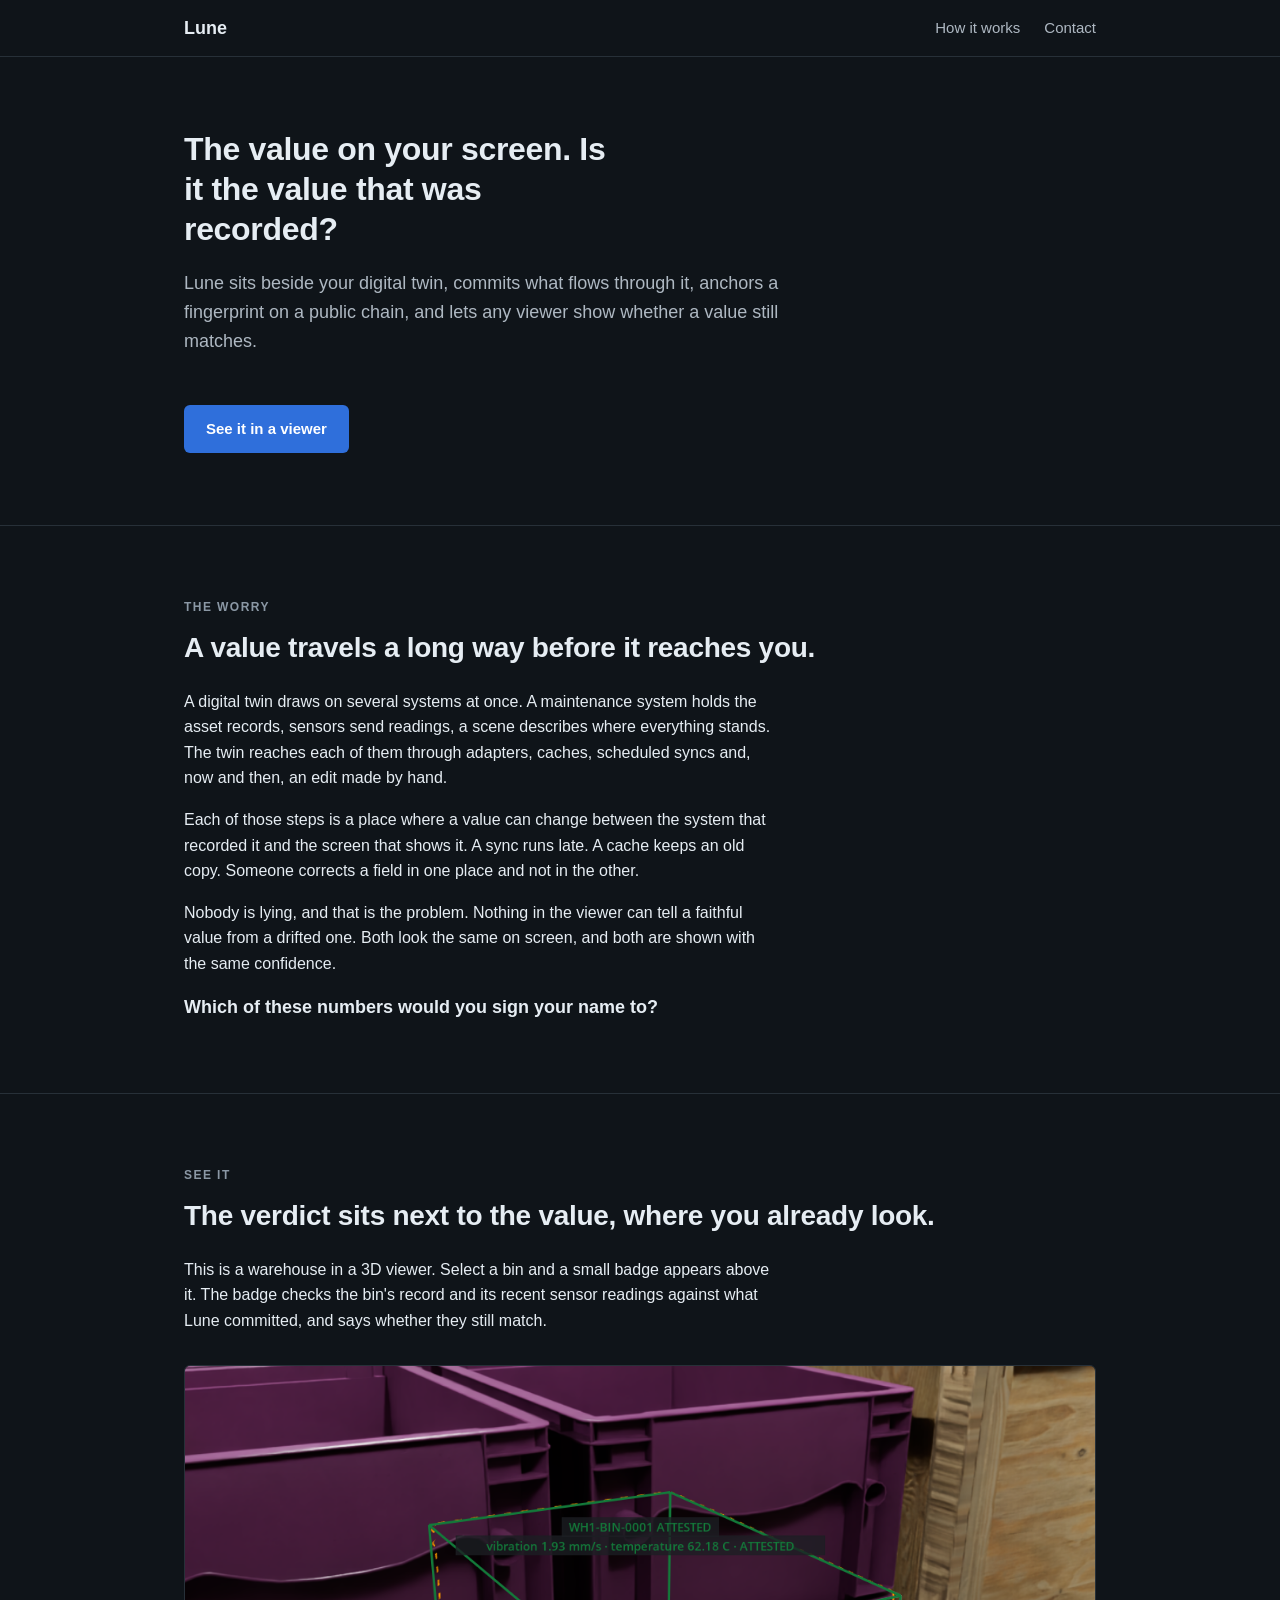
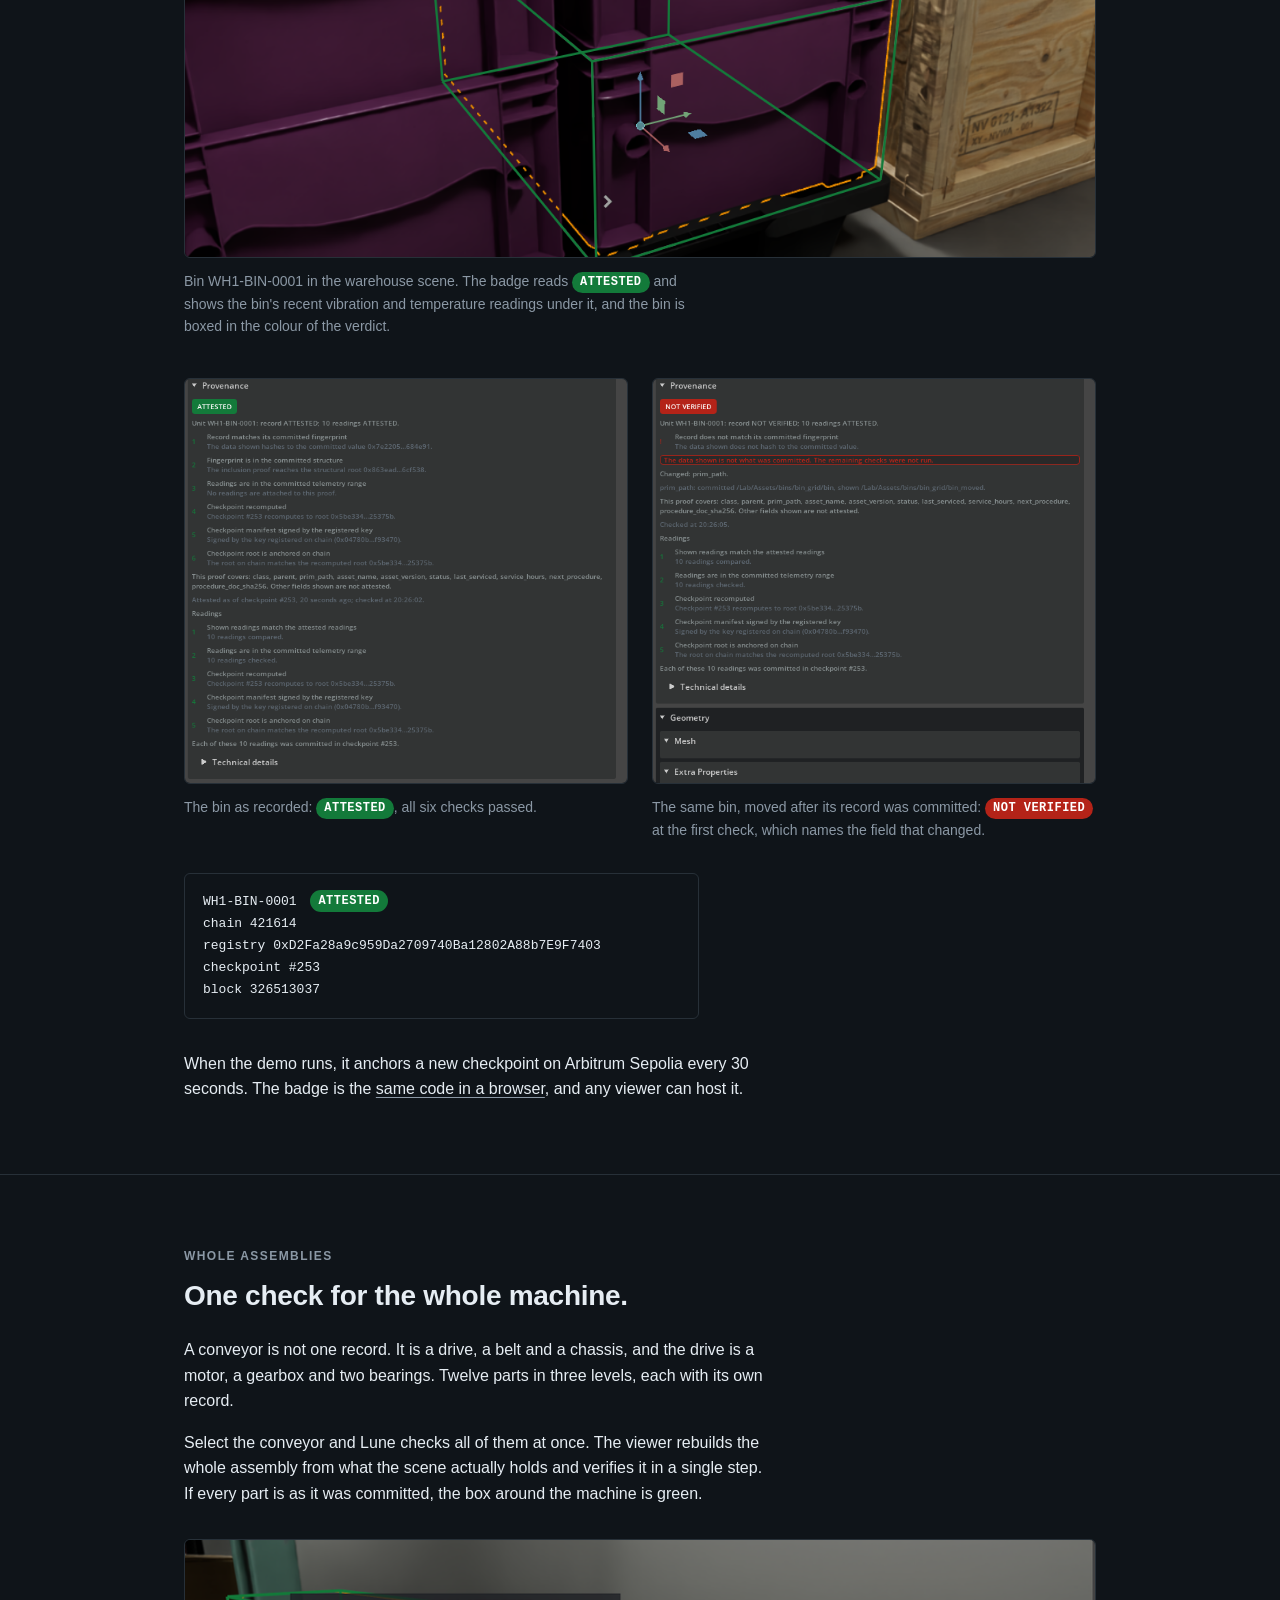
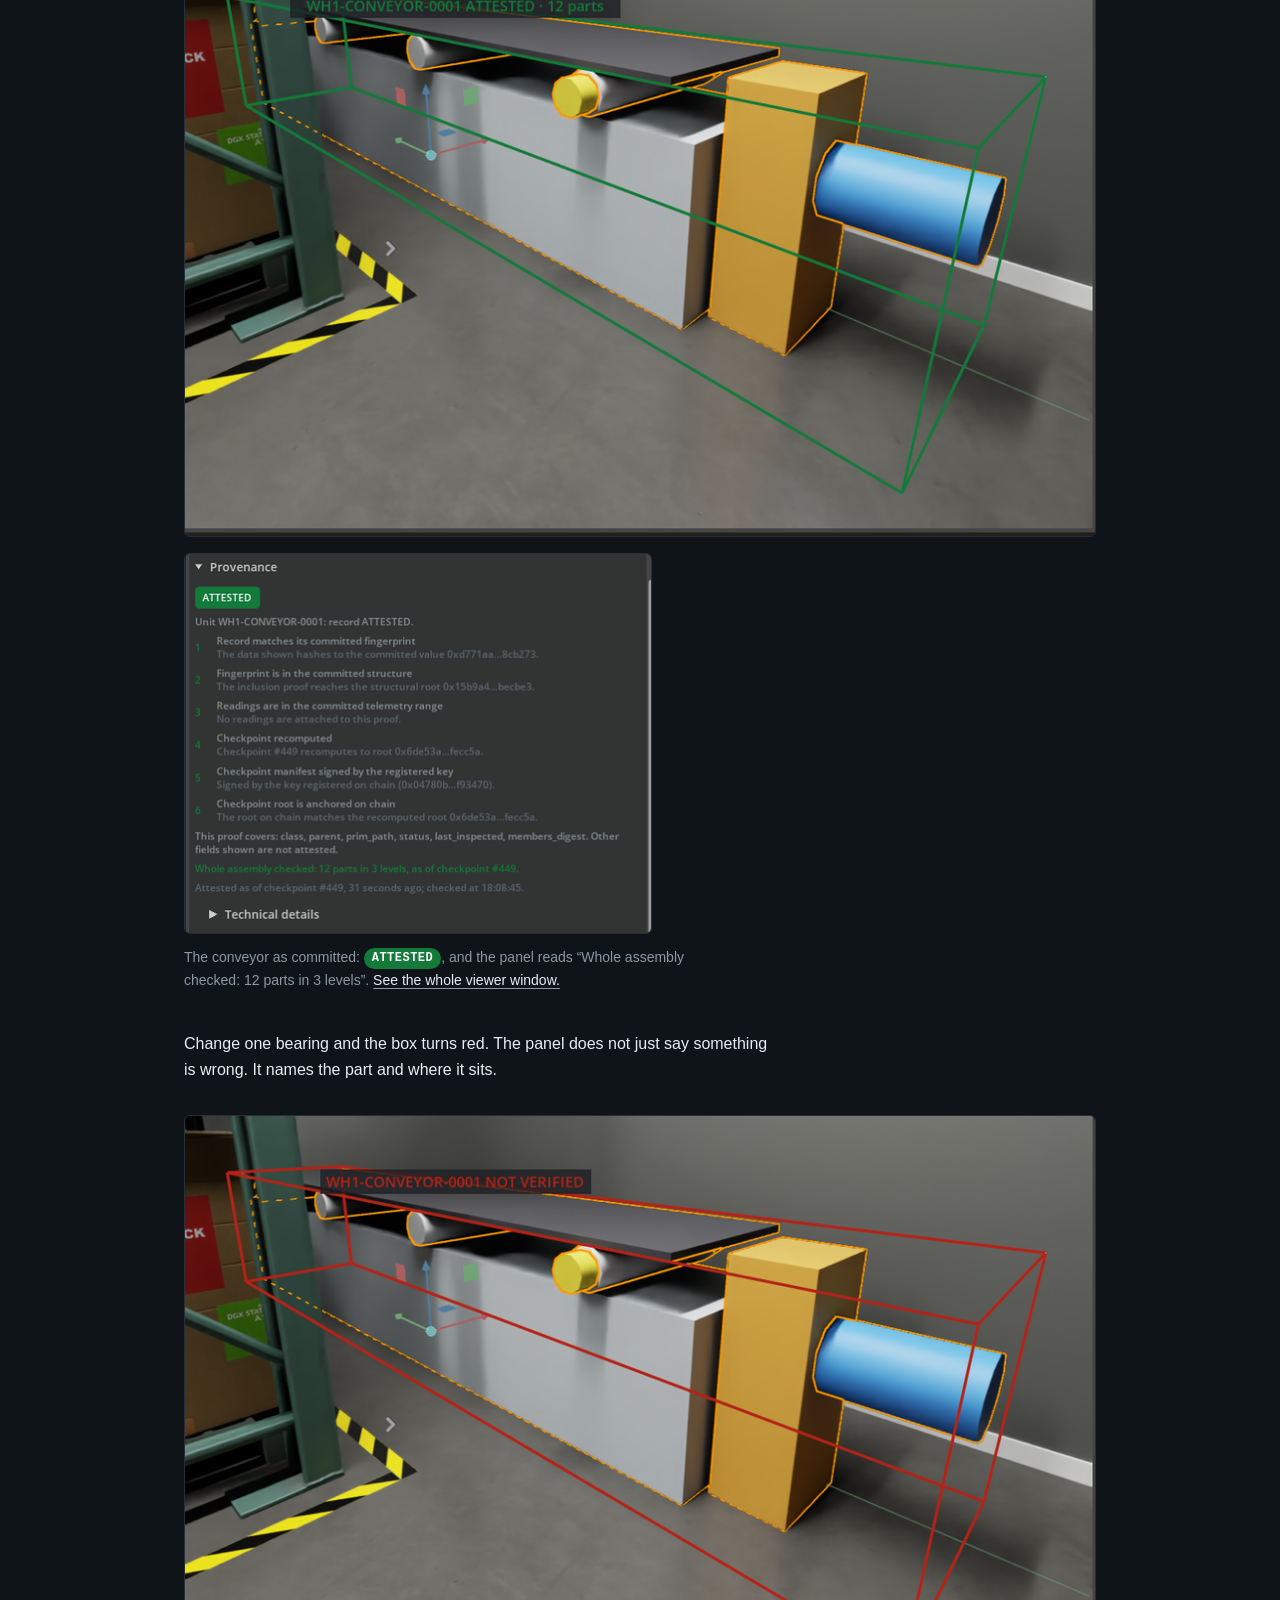
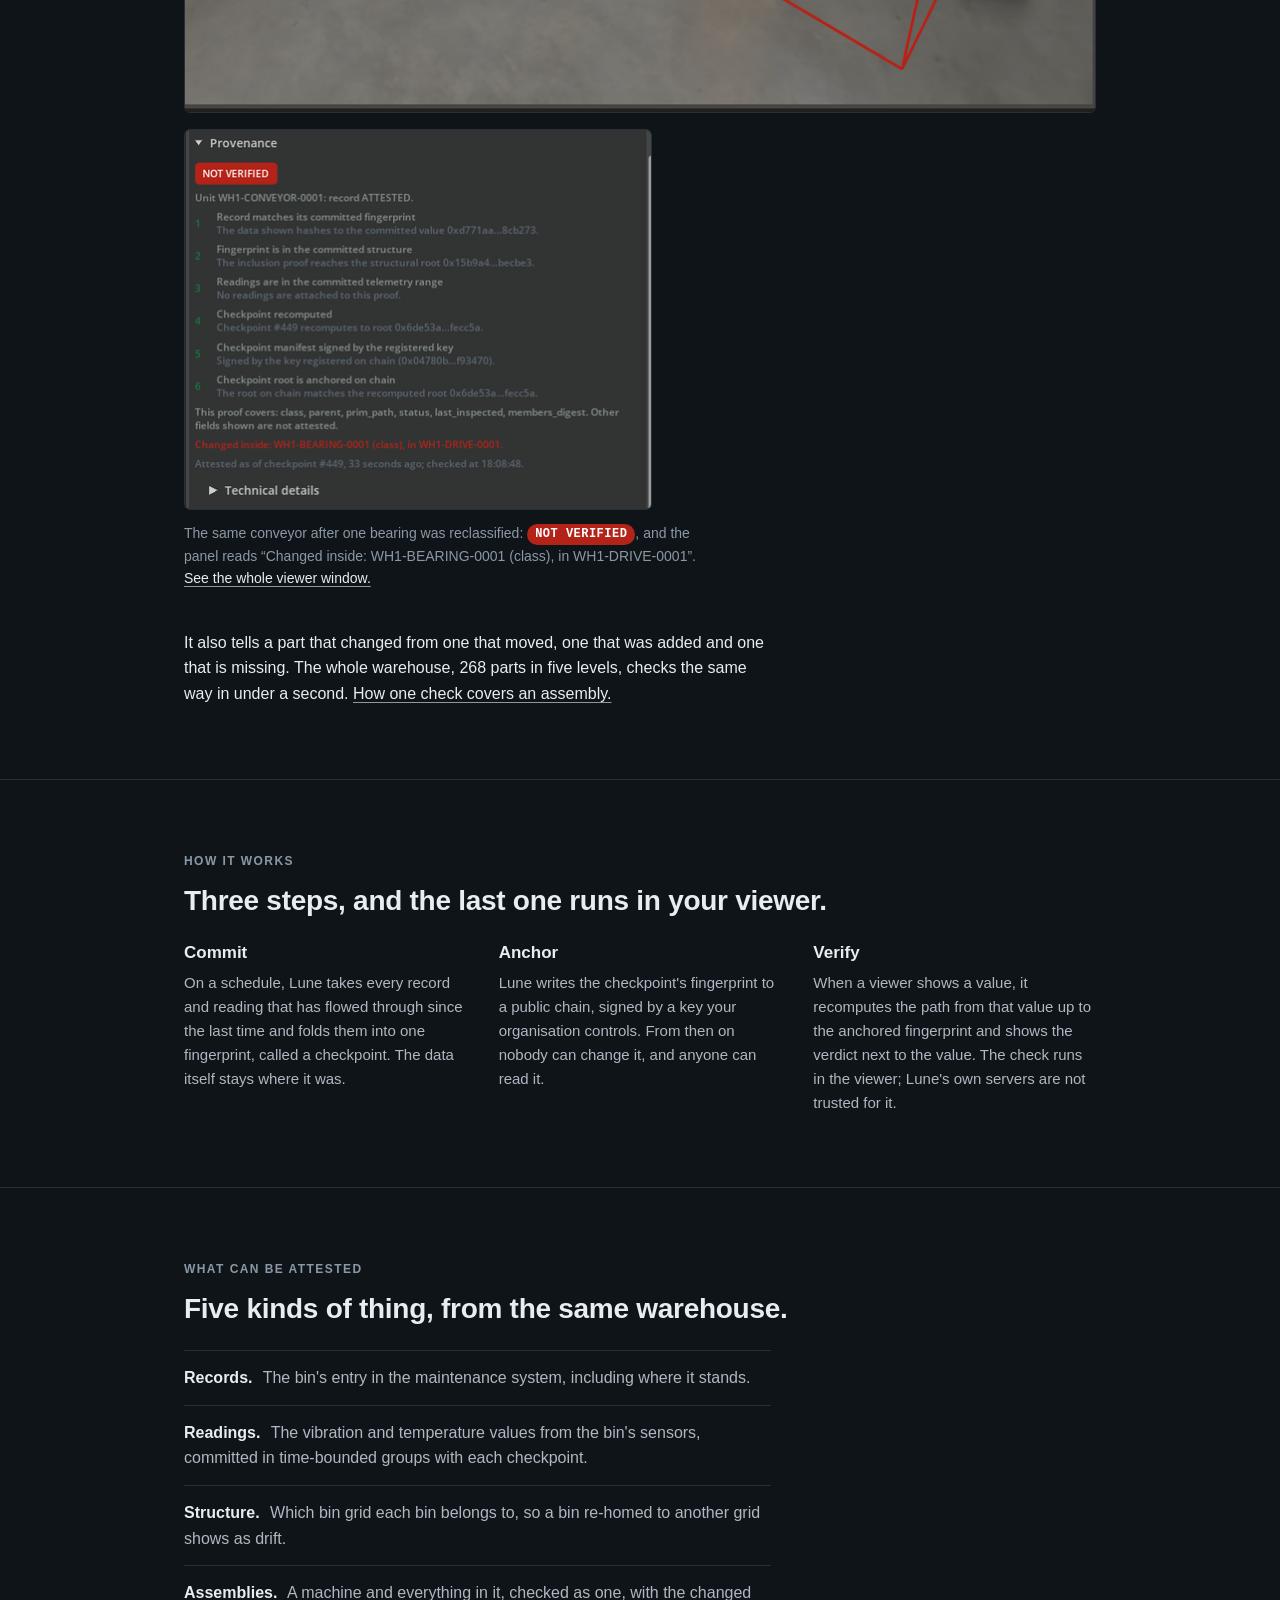
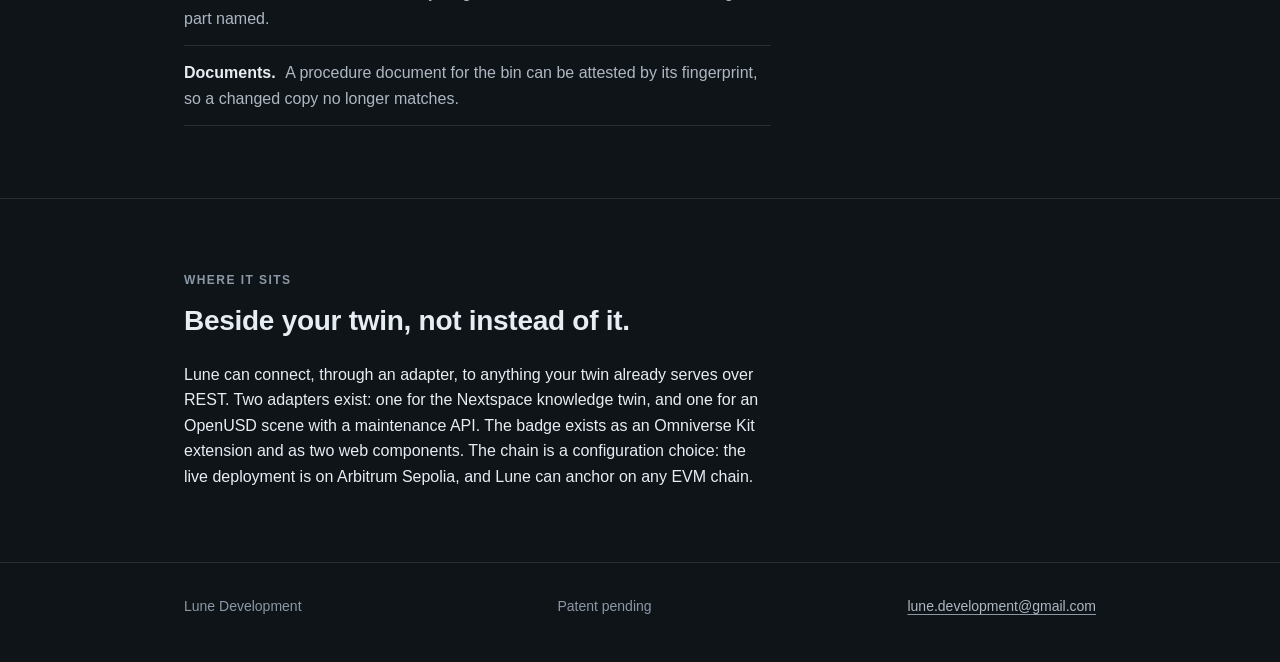
==== index.html @ 152ffa97 "Publish the Lune pages The pitch page and the how-it-works page, with their images." ====
<!doctype html>
<html lang="en">
<head>
<meta charset="utf-8">
<meta name="viewport" content="width=device-width, initial-scale=1">
<title>Lune</title>
<meta name="description" content="Lune shows, in the viewer you already use, whether a value on screen still matches the value that was recorded.">
<link rel="stylesheet" href="site.css">
</head>
<body>

<header class="site-header">
  <div class="wrap">
    <a class="name" href="index.html">Lune</a>
    <nav>
      <a href="how-it-works.html">How it works</a>
      <a href="#contact">Contact</a>
    </nav>
  </div>
</header>

<main>

<section id="opening">
  <div class="wrap">
    <h1>The value on your screen. Is it the value that was recorded?</h1>
    <p class="lede">Lune sits beside your digital twin, commits what flows through it, anchors a fingerprint on a public chain, and lets any viewer show whether a value still matches.</p>
    <a class="button" href="#see-it">See it in a viewer</a>
  </div>
</section>

<section id="worry">
  <div class="wrap">
    <span class="label">The worry</span>
    <h2>A value travels a long way before it reaches you.</h2>
    <p>A digital twin draws on several systems at once. A maintenance system holds the asset records, sensors send readings, a scene describes where everything stands. The twin reaches each of them through adapters, caches, scheduled syncs and, now and then, an edit made by hand.</p>
    <p>Each of those steps is a place where a value can change between the system that recorded it and the screen that shows it. A sync runs late. A cache keeps an old copy. Someone corrects a field in one place and not in the other.</p>
    <p>Nobody is lying, and that is the problem. Nothing in the viewer can tell a faithful value from a drifted one. Both look the same on screen, and both are shown with the same confidence.</p>
    <p class="closing">Which of these numbers would you sign your name to?</p>
  </div>
</section>

<section id="see-it">
  <div class="wrap">
    <span class="label">See it</span>
    <h2>The verdict sits next to the value, where you already look.</h2>
    <p>This is a warehouse in a 3D viewer. Select a bin and a small badge appears above it. The badge checks the bin's record and its recent sensor readings against what Lune committed, and says whether they still match.</p>

    <figure class="lead">
      <img class="shot" src="img/lead.png" width="1150" height="620" alt="The Lune badge over a bin in a 3D warehouse scene: WH1-BIN-0001 ATTESTED, with the readings from the past minute under it and a green box around the bin">
      <figcaption>Bin WH1-BIN-0001 in the warehouse scene. The badge reads <span class="pill good">ATTESTED</span> and shows the bin's recent vibration and temperature readings under it, and the bin is boxed in the colour of the verdict.</figcaption>
    </figure>

    <div class="panels">
      <figure>
        <img class="shot" src="img/panel-attested.png" width="646" height="590" alt="The Property panel for the bin as recorded: ATTESTED, six checks passed">
        <figcaption>The bin as recorded: <span class="pill good">ATTESTED</span>, all six checks passed.</figcaption>
      </figure>
      <figure>
        <img class="shot" src="img/panel-drifted.png" width="646" height="590" alt="The Property panel for the same bin after it was moved: NOT VERIFIED at the first check, naming the field that changed">
        <figcaption>The same bin, moved after its record was committed: <span class="pill bad">NOT VERIFIED</span> at the first check, which names the field that changed.</figcaption>
      </figure>
    </div>

    <div class="readout" aria-label="Attestation details for a checkpoint of the demo on Arbitrum Sepolia">
      <div>WH1-BIN-0001 <span class="pill good">ATTESTED</span></div>
      <div>chain 421614</div>
      <div>registry 0xD2Fa28a9c959Da2709740Ba12802A88b7E9F7403</div>
      <div>checkpoint #253</div>
      <div>block 326513037</div>
    </div>

    <p>When the demo runs, it anchors a new checkpoint on Arbitrum Sepolia every 30 seconds. The badge is the <a href="how-it-works.html#plugs-in">same code in a browser</a>, and any viewer can host it.</p>
  </div>
</section>

<section id="assembly">
  <div class="wrap">
    <span class="label">Whole assemblies</span>
    <h2>One check for the whole machine.</h2>
    <p>A conveyor is not one record. It is a drive, a belt and a chassis, and the drive is a motor, a gearbox and two bearings. Twelve parts in three levels, each with its own record.</p>
    <p>Select the conveyor and Lune checks all of them at once. The viewer rebuilds the whole assembly from what the scene actually holds and verifies it in a single step. If every part is as it was committed, the box around the machine is green.</p>

    <figure class="lead">
      <a href="img/assembly-attested.png"><img class="shot" src="img/assembly-attested-view.png" width="930" height="610" alt="The conveyor selected in the 3D viewer, boxed in green and labelled WH1-CONVEYOR-0001 ATTESTED, 12 parts"></a>
      <img class="shot detail" src="img/assembly-attested-panel.png" width="468" height="380" alt="The conveyor's Provenance panel: ATTESTED, six checks passed, and the line Whole assembly checked: 12 parts in 3 levels, as of checkpoint #449">
      <figcaption>The conveyor as committed: <span class="pill good">ATTESTED</span>, and the panel reads &ldquo;Whole assembly checked: 12 parts in 3 levels&rdquo;. <a href="img/assembly-attested.png">See the whole viewer window.</a></figcaption>
    </figure>

    <p>Change one bearing and the box turns red. The panel does not just say something is wrong. It names the part and where it sits.</p>

    <figure class="lead">
      <a href="img/assembly-changed.png"><img class="shot" src="img/assembly-changed-view.png" width="930" height="610" alt="The same conveyor after one bearing was reclassified, boxed in red and labelled WH1-CONVEYOR-0001 NOT VERIFIED"></a>
      <img class="shot detail" src="img/assembly-changed-panel.png" width="468" height="380" alt="The conveyor's Provenance panel: NOT VERIFIED, and in red the line Changed inside: WH1-BEARING-0001 (class), in WH1-DRIVE-0001">
      <figcaption>The same conveyor after one bearing was reclassified: <span class="pill bad">NOT VERIFIED</span>, and the panel reads &ldquo;Changed inside: WH1-BEARING-0001 (class), in WH1-DRIVE-0001&rdquo;. <a href="img/assembly-changed.png">See the whole viewer window.</a></figcaption>
    </figure>

    <p>It also tells a part that changed from one that moved, one that was added and one that is missing. The whole warehouse, 268 parts in five levels, checks the same way in under a second. <a href="how-it-works.html#assemblies">How one check covers an assembly.</a></p>
  </div>
</section>

<section id="how">
  <div class="wrap">
    <span class="label">How it works</span>
    <h2>Three steps, and the last one runs in your viewer.</h2>
    <ol class="steps" role="list">
      <li>
        <h3>Commit</h3>
        <p>On a schedule, Lune takes every record and reading that has flowed through since the last time and folds them into one fingerprint, called a checkpoint. The data itself stays where it was.</p>
      </li>
      <li>
        <h3>Anchor</h3>
        <p>Lune writes the checkpoint's fingerprint to a public chain, signed by a key your organisation controls. From then on nobody can change it, and anyone can read it.</p>
      </li>
      <li>
        <h3>Verify</h3>
        <p>When a viewer shows a value, it recomputes the path from that value up to the anchored fingerprint and shows the verdict next to the value. The check runs in the viewer; Lune's own servers are not trusted for it.</p>
      </li>
    </ol>
  </div>
</section>

<section id="what">
  <div class="wrap">
    <span class="label">What can be attested</span>
    <h2>Five kinds of thing, from the same warehouse.</h2>
    <ul class="kinds" role="list">
      <li><strong>Records.</strong> The bin's entry in the maintenance system, including where it stands.</li>
      <li><strong>Readings.</strong> The vibration and temperature values from the bin's sensors, committed in time-bounded groups with each checkpoint.</li>
      <li><strong>Structure.</strong> Which bin grid each bin belongs to, so a bin re-homed to another grid shows as drift.</li>
      <li><strong>Assemblies.</strong> A machine and everything in it, checked as one, with the changed part named.</li>
      <li><strong>Documents.</strong> A procedure document for the bin can be attested by its fingerprint, so a changed copy no longer matches.</li>
    </ul>
  </div>
</section>

<section id="beside">
  <div class="wrap">
    <span class="label">Where it sits</span>
    <h2>Beside your twin, not instead of it.</h2>
    <p>Lune can connect, through an adapter, to anything your twin already serves over REST. Two adapters exist: one for the Nextspace knowledge twin, and one for an OpenUSD scene with a maintenance API. The badge exists as an Omniverse Kit extension and as two web components. The chain is a configuration choice: the live deployment is on Arbitrum Sepolia, and Lune can anchor on any EVM chain.</p>
  </div>
</section>

</main>

<footer class="site-footer" id="contact">
  <div class="wrap">
    <span>Lune Development</span>
    <span>Patent pending</span>
    <a href="mailto:lune.development@gmail.com">lune.development@gmail.com</a>
  </div>
</footer>

</body>
</html>
---- site.css ----
/* Lune site: the "Instrument" look. Shared by index.html and how-it-works.html. */

:root {
  --bg: #0f1419;
  --fg: #e6edf3;
  --fg-2: #aeb8c2;
  --fg-3: #8b98a5;
  --line: #273038;
  --accent: #2f6fdb;
  --good: #137a3a;
  --warn: #9a6400;
  --bad: #b42318;
  --grey: #5c6670;
  --on-accent: #ffffff;
  --sans: -apple-system, "Segoe UI", Roboto, Helvetica, Arial, sans-serif;
  --mono: ui-monospace, Menlo, Consolas, monospace;
  --measure: 66ch;
  --wide: 960px;
  --gutter: 24px;
}

* { box-sizing: border-box; }

html { scroll-behavior: smooth; }

body {
  margin: 0;
  background: var(--bg);
  color: var(--fg);
  font-family: var(--sans);
  font-size: 16px;
  line-height: 1.6;
  overflow-wrap: break-word;
  -webkit-text-size-adjust: 100%;
}

a { color: var(--fg); text-decoration: underline; text-decoration-color: var(--fg-3); text-underline-offset: 3px; }
a:hover { text-decoration-color: var(--fg); }

img { display: block; max-width: 100%; height: auto; }

h1, h2, h3 { margin: 0; font-weight: 700; line-height: 1.25; }
h1 { font-size: 32px; letter-spacing: -0.01em; }
h2 { font-size: 28px; letter-spacing: -0.01em; }
h3 { font-size: 17px; }

p { margin: 0 0 1em; max-width: var(--measure); }
p:last-child { margin-bottom: 0; }

code, .mono { font-family: var(--mono); font-size: 0.92em; }

/* Layout */

.wrap {
  max-width: var(--wide);
  margin: 0 auto;
  padding: 0 var(--gutter);
}

/* Header */

.site-header { border-bottom: 1px solid var(--line); }
.site-header .wrap {
  display: flex;
  align-items: center;
  justify-content: space-between;
  gap: 16px;
  height: 56px;
}
.site-header .name {
  font-weight: 700;
  font-size: 18px;
  text-decoration: none;
  color: var(--fg);
}
.site-header nav { display: flex; gap: 24px; }
.site-header nav a {
  color: var(--fg-2);
  text-decoration: none;
  font-size: 15px;
}
.site-header nav a:hover,
.site-header nav a[aria-current="page"] { color: var(--fg); }

/* Sections: a 72px vertical rhythm */

section { padding: 72px 0; border-bottom: 1px solid var(--line); }
section:last-of-type { border-bottom: 0; }

.label {
  display: block;
  margin: 0 0 12px;
  color: var(--fg-3);
  font-size: 12px;
  font-weight: 600;
  letter-spacing: 0.12em;
  text-transform: uppercase;
}
.label + h1, .label + h2 { margin-bottom: 24px; }
h1 { margin-bottom: 20px; max-width: 24ch; }
h1 + p, h2 + p { margin-top: 0; }

.lede { color: var(--fg-2); font-size: 18px; max-width: 62ch; }

.closing { color: var(--fg); font-weight: 600; font-size: 18px; }

/* The one button */

.button {
  display: inline-block;
  margin-top: 32px;
  padding: 12px 22px;
  border-radius: 6px;
  background: var(--accent);
  color: var(--on-accent);
  font-weight: 600;
  font-size: 15px;
  text-decoration: none;
}
.button:hover { filter: brightness(1.1); }

/* Figures */

figure { margin: 0; }
figcaption { margin-top: 12px; color: var(--fg-3); font-size: 14px; max-width: var(--measure); }
.shot { border: 1px solid var(--line); border-radius: 6px; overflow: hidden; }

.lead { margin: 32px 0 40px; }
/* A panel crop shown at its own size under a viewport crop, so its text stays readable. */
.shot.detail { display: block; margin-top: 16px; }

.panels {
  display: grid;
  grid-template-columns: 1fr 1fr;
  gap: 24px;
  align-items: start;
  margin-bottom: 32px;
}

/* Monospace readout in a hairline box */

.readout {
  margin: 0 0 32px;
  padding: 16px 18px;
  border: 1px solid var(--line);
  border-radius: 6px;
  font-family: var(--mono);
  font-size: 13px;
  line-height: 1.7;
  color: var(--fg-2);
  max-width: var(--measure);
}
.readout div { color: var(--fg); overflow-wrap: anywhere; }
.readout .pill { margin-left: 6px; }

/* Verdict pill, in the badge's own tones */

.pill {
  display: inline-block;
  padding: 1px 8px;
  border-radius: 999px;
  color: var(--on-accent);
  font-family: var(--mono);
  font-size: 12px;
  font-weight: 700;
  letter-spacing: 0.04em;
  vertical-align: 1px;
}
.pill.good { background: var(--good); }
.pill.warn { background: var(--warn); }
.pill.bad { background: var(--bad); }
.pill.grey { background: var(--grey); }

/* Steps and lists */

.steps {
  display: grid;
  grid-template-columns: repeat(3, 1fr);
  gap: 32px;
  margin: 0;
  padding: 0;
  list-style: none;
}
.steps h3 { margin-bottom: 8px; }
.steps p { color: var(--fg-2); font-size: 15px; }

.kinds { margin: 0; padding: 0; list-style: none; max-width: var(--measure); }
.kinds li { padding: 14px 0; border-top: 1px solid var(--line); color: var(--fg-2); }
.kinds li:last-child { border-bottom: 1px solid var(--line); }
.kinds strong { color: var(--fg); font-weight: 600; margin-right: 6px; }

/* Footer */

.site-footer { border-top: 1px solid var(--line); padding: 32px 0 48px; color: var(--fg-3); font-size: 14px; }
.site-footer .wrap { display: flex; flex-wrap: wrap; gap: 8px 24px; justify-content: space-between; }
.site-footer a { color: var(--fg-2); }

/* How it works: the diagram */

.diagram { margin: 32px 0 40px; }
.diagram svg { display: block; width: 100%; height: auto; max-width: 100%; }
.diagram .box { fill: var(--bg); stroke: var(--line); stroke-width: 3; }
.diagram .box.chain { stroke: var(--accent); }
.diagram .arrow { fill: none; stroke: var(--line); stroke-width: 3; }
.diagram .head { fill: var(--line); }
.diagram text {
  font-family: var(--sans);
  font-size: 28px;
  font-weight: 600;
  fill: var(--fg-2);
  text-anchor: middle;
}
.diagram text.small { font-size: 26px; font-weight: 400; }
.diagram text.end { text-anchor: end; }

#checks .kinds + p { margin-top: 24px; }

/* How it works: the attestable-data table */

.table-wrap {
  overflow-x: auto;
  border: 1px solid var(--line);
  border-radius: 6px;
}
.attest { width: 100%; border-collapse: collapse; font-size: 15px; line-height: 1.5; }
.attest th, .attest td {
  padding: 12px 16px;
  text-align: left;
  vertical-align: top;
  border-bottom: 1px solid var(--line);
}
.attest th {
  color: var(--fg-3);
  font-size: 12px;
  font-weight: 600;
  letter-spacing: 0.12em;
  text-transform: uppercase;
}
.attest td { color: var(--fg-2); }
.attest td:first-child { color: var(--fg); font-weight: 600; width: 28%; }
.attest td:nth-child(2) { width: 26%; }
.attest tbody tr:last-child td { border-bottom: 0; }

/* Phone width */

@media (max-width: 700px) {
  :root { --gutter: 16px; }
  h1 { font-size: 28px; }
  h2 { font-size: 24px; }
  .panels { grid-template-columns: 1fr; }
  .steps { grid-template-columns: 1fr; gap: 24px; }
  .site-header nav { gap: 16px; }
  .attest { min-width: 640px; }
}
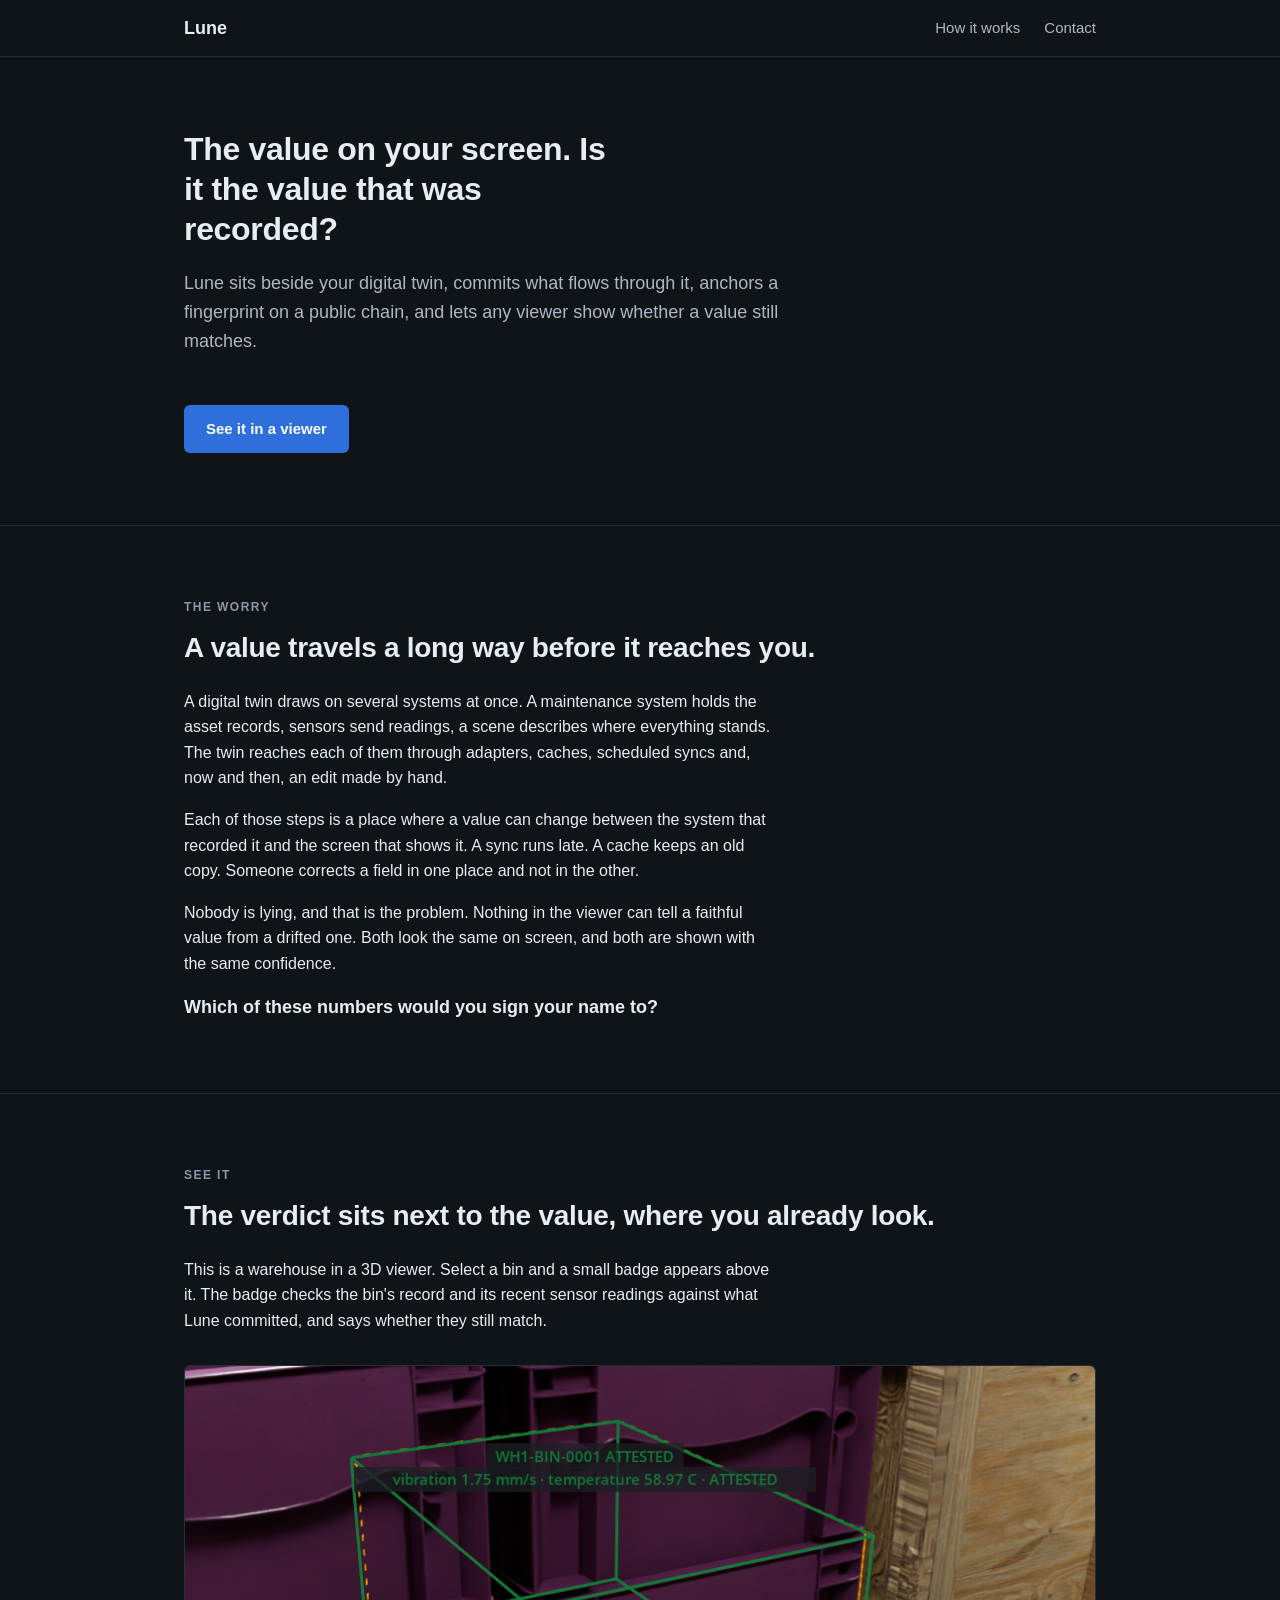
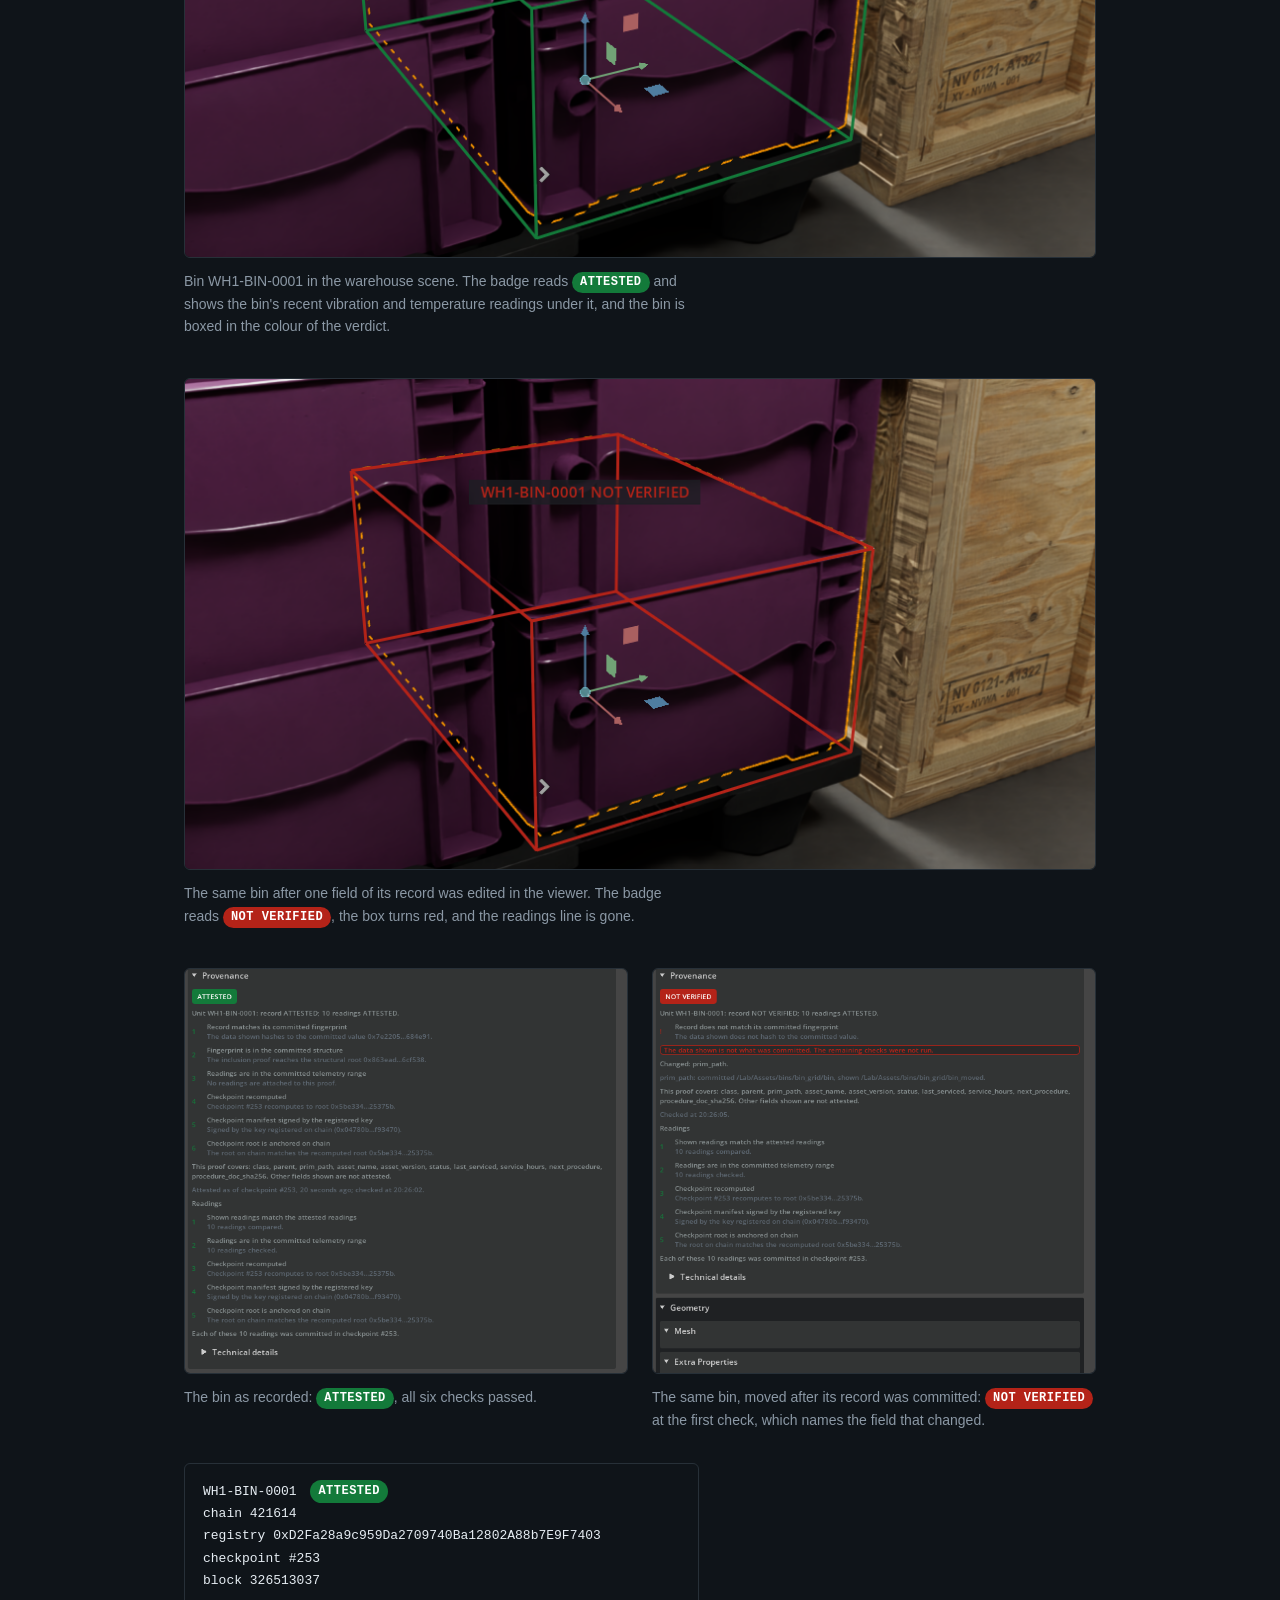
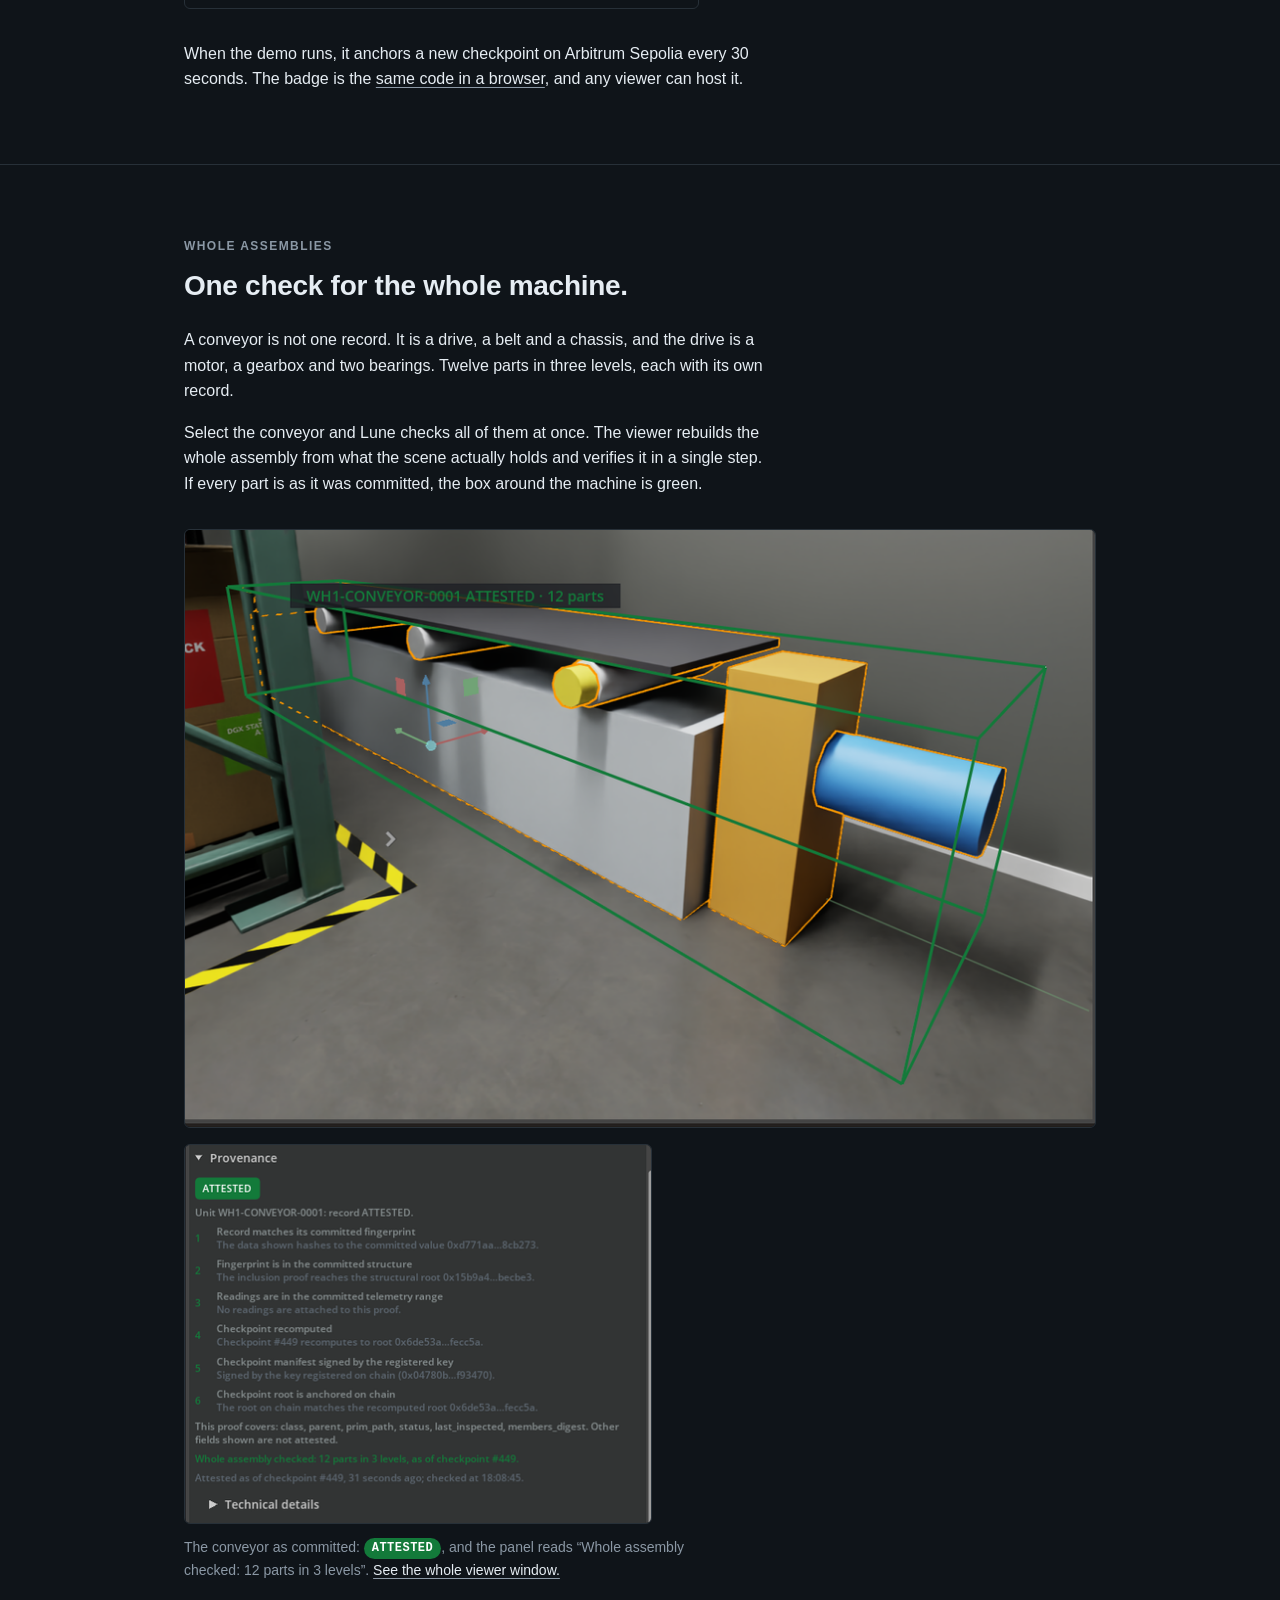
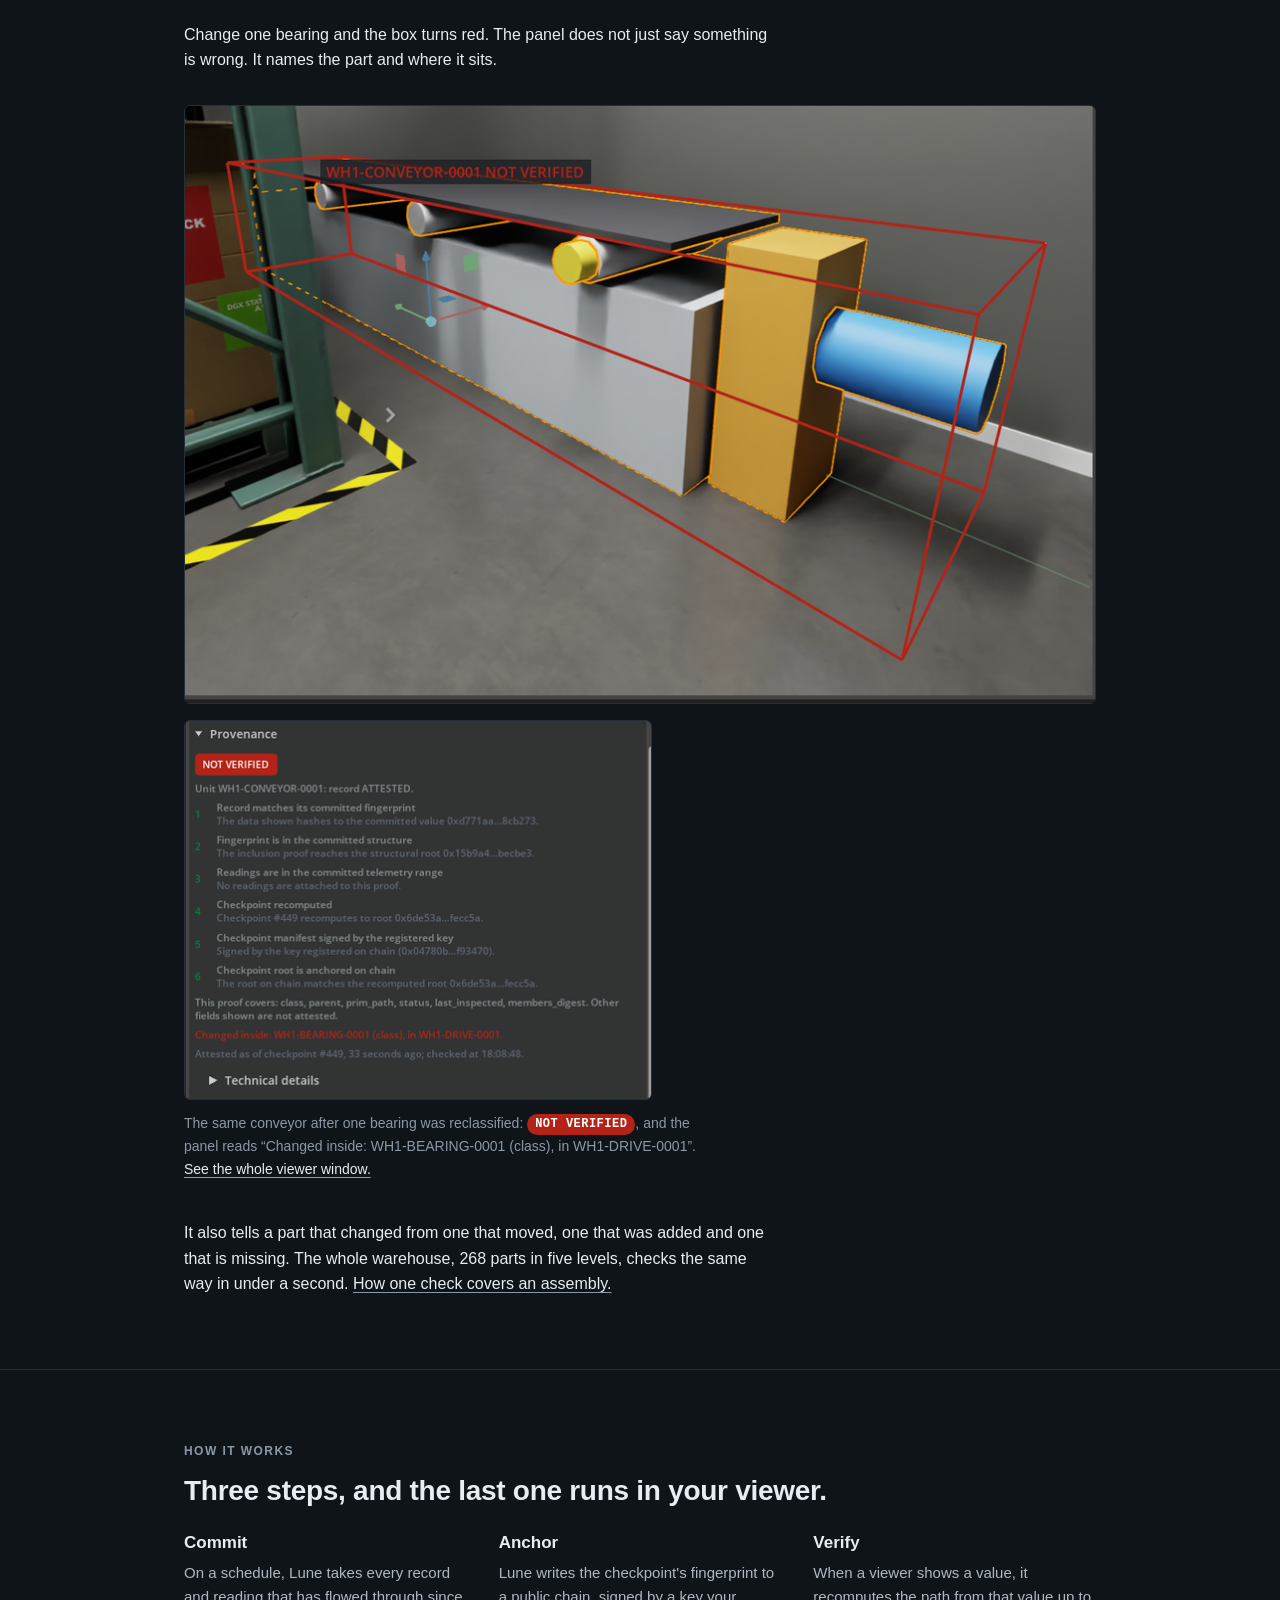
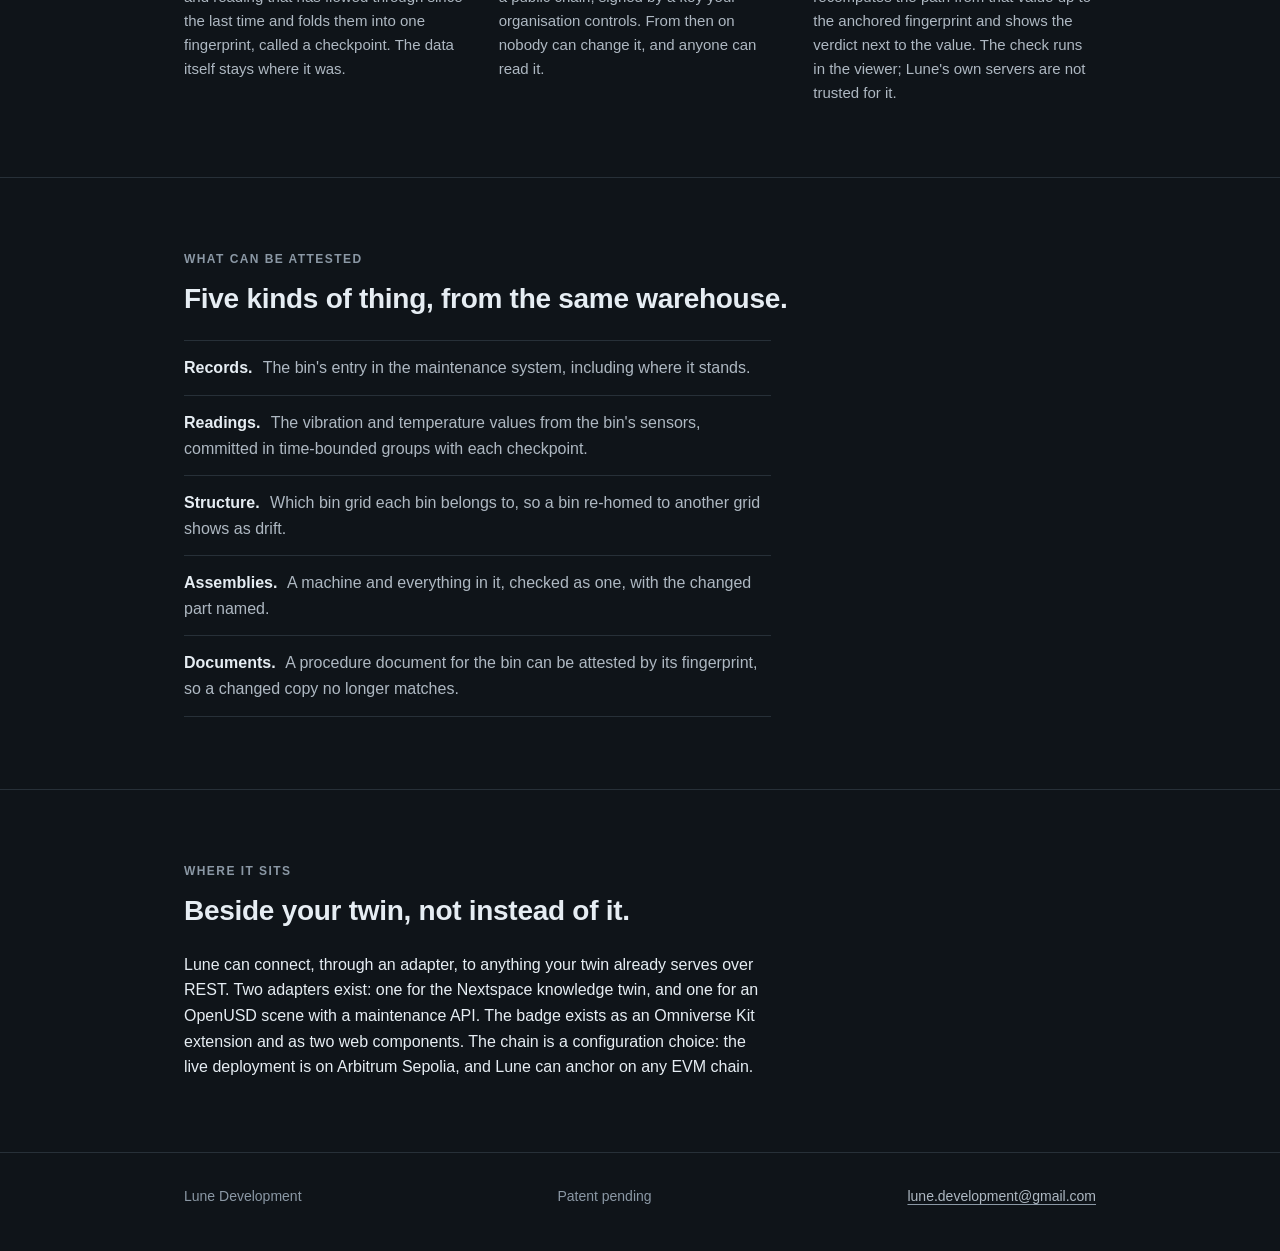
==== commit 1c9c957e: "Show the bin in both states, from the same camera" ====
--- a/index.html
+++ b/index.html
@@ -47,8 +47,13 @@
     <p>This is a warehouse in a 3D viewer. Select a bin and a small badge appears above it. The badge checks the bin's record and its recent sensor readings against what Lune committed, and says whether they still match.</p>
 
     <figure class="lead">
-      <img class="shot" src="img/lead.png" width="1150" height="620" alt="The Lune badge over a bin in a 3D warehouse scene: WH1-BIN-0001 ATTESTED, with the readings from the past minute under it and a green box around the bin">
+      <img class="shot" src="img/lead.png" width="920" height="496" alt="The Lune badge over a bin in a 3D warehouse scene: WH1-BIN-0001 ATTESTED in green, with the readings from the past minute under it and a green box around the bin">
       <figcaption>Bin WH1-BIN-0001 in the warehouse scene. The badge reads <span class="pill good">ATTESTED</span> and shows the bin's recent vibration and temperature readings under it, and the bin is boxed in the colour of the verdict.</figcaption>
+    </figure>
+
+    <figure class="lead">
+      <img class="shot" src="img/lead-changed.png" width="920" height="496" alt="The same bin from the same camera after one field of its record was edited: WH1-BIN-0001 NOT VERIFIED in red, no readings line, and a red box around the bin">
+      <figcaption>The same bin after one field of its record was edited in the viewer. The badge reads <span class="pill bad">NOT VERIFIED</span>, the box turns red, and the readings line is gone.</figcaption>
     </figure>
 
     <div class="panels">
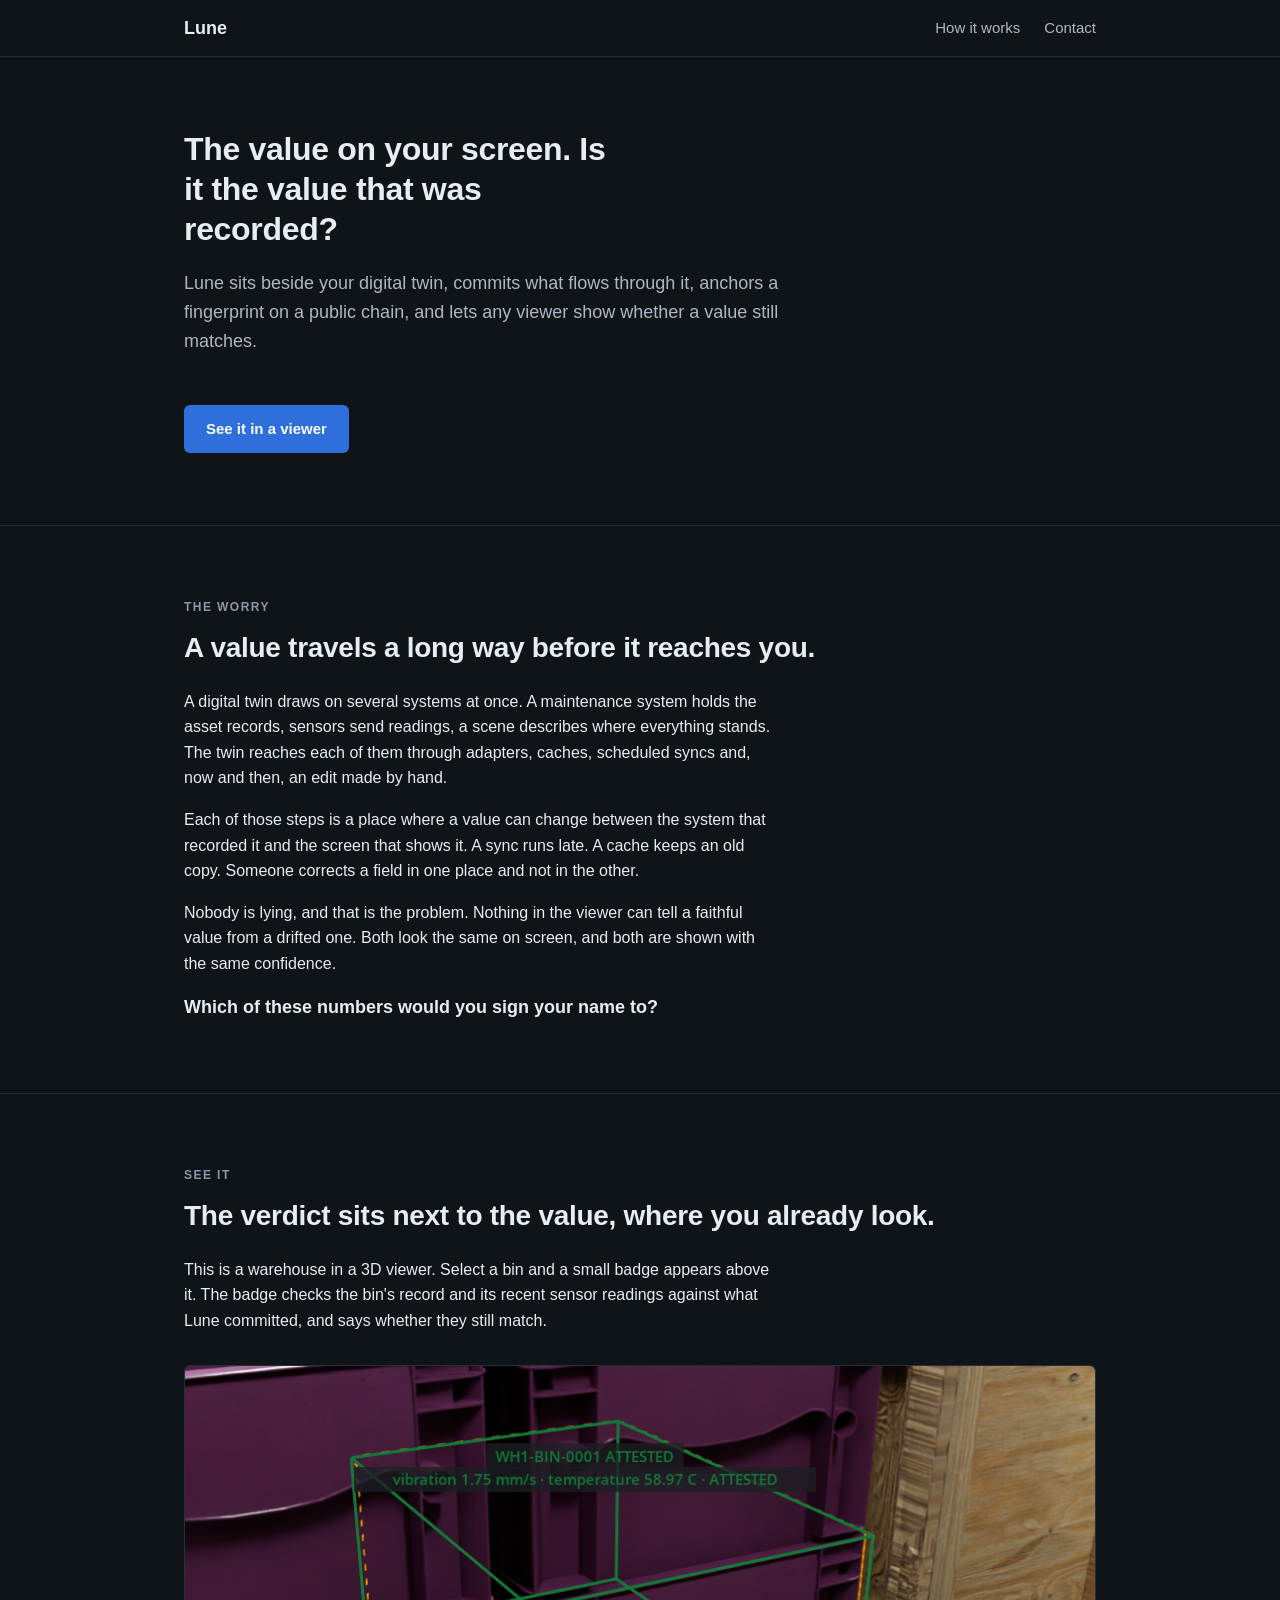
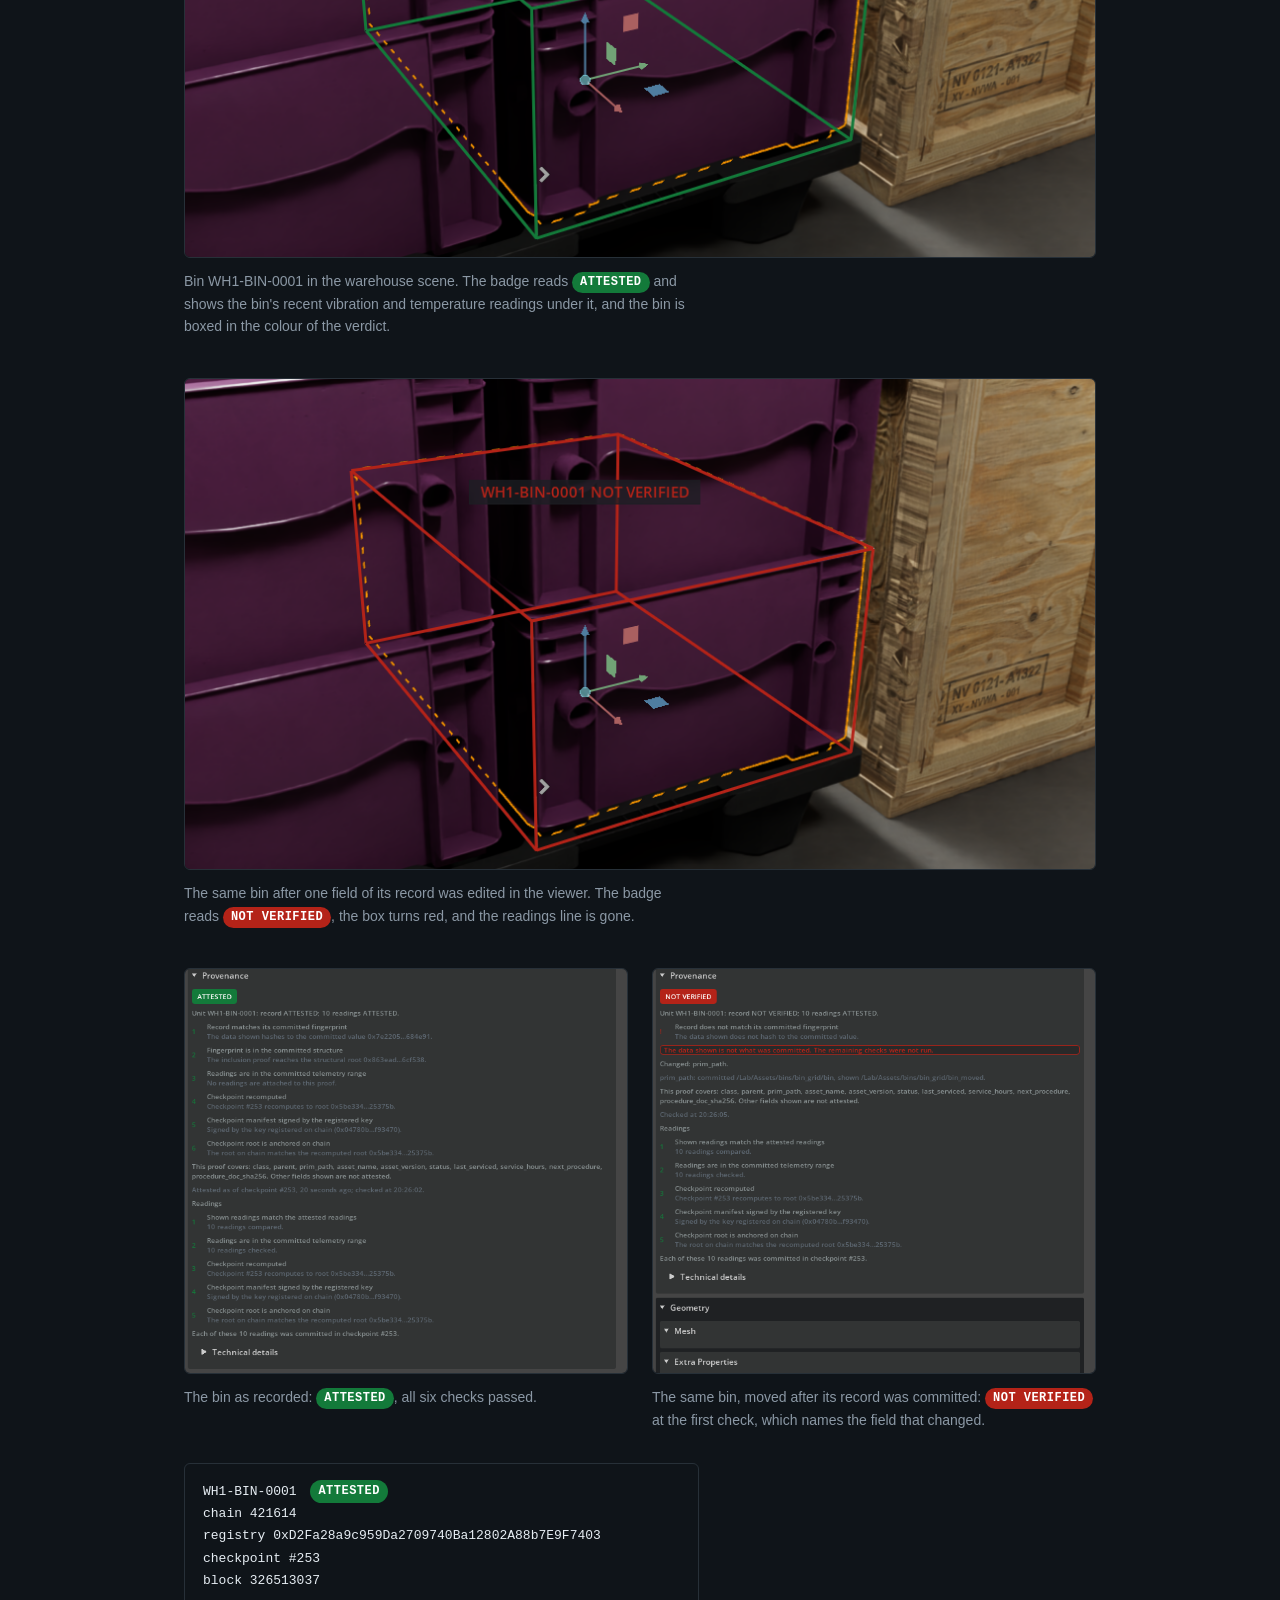
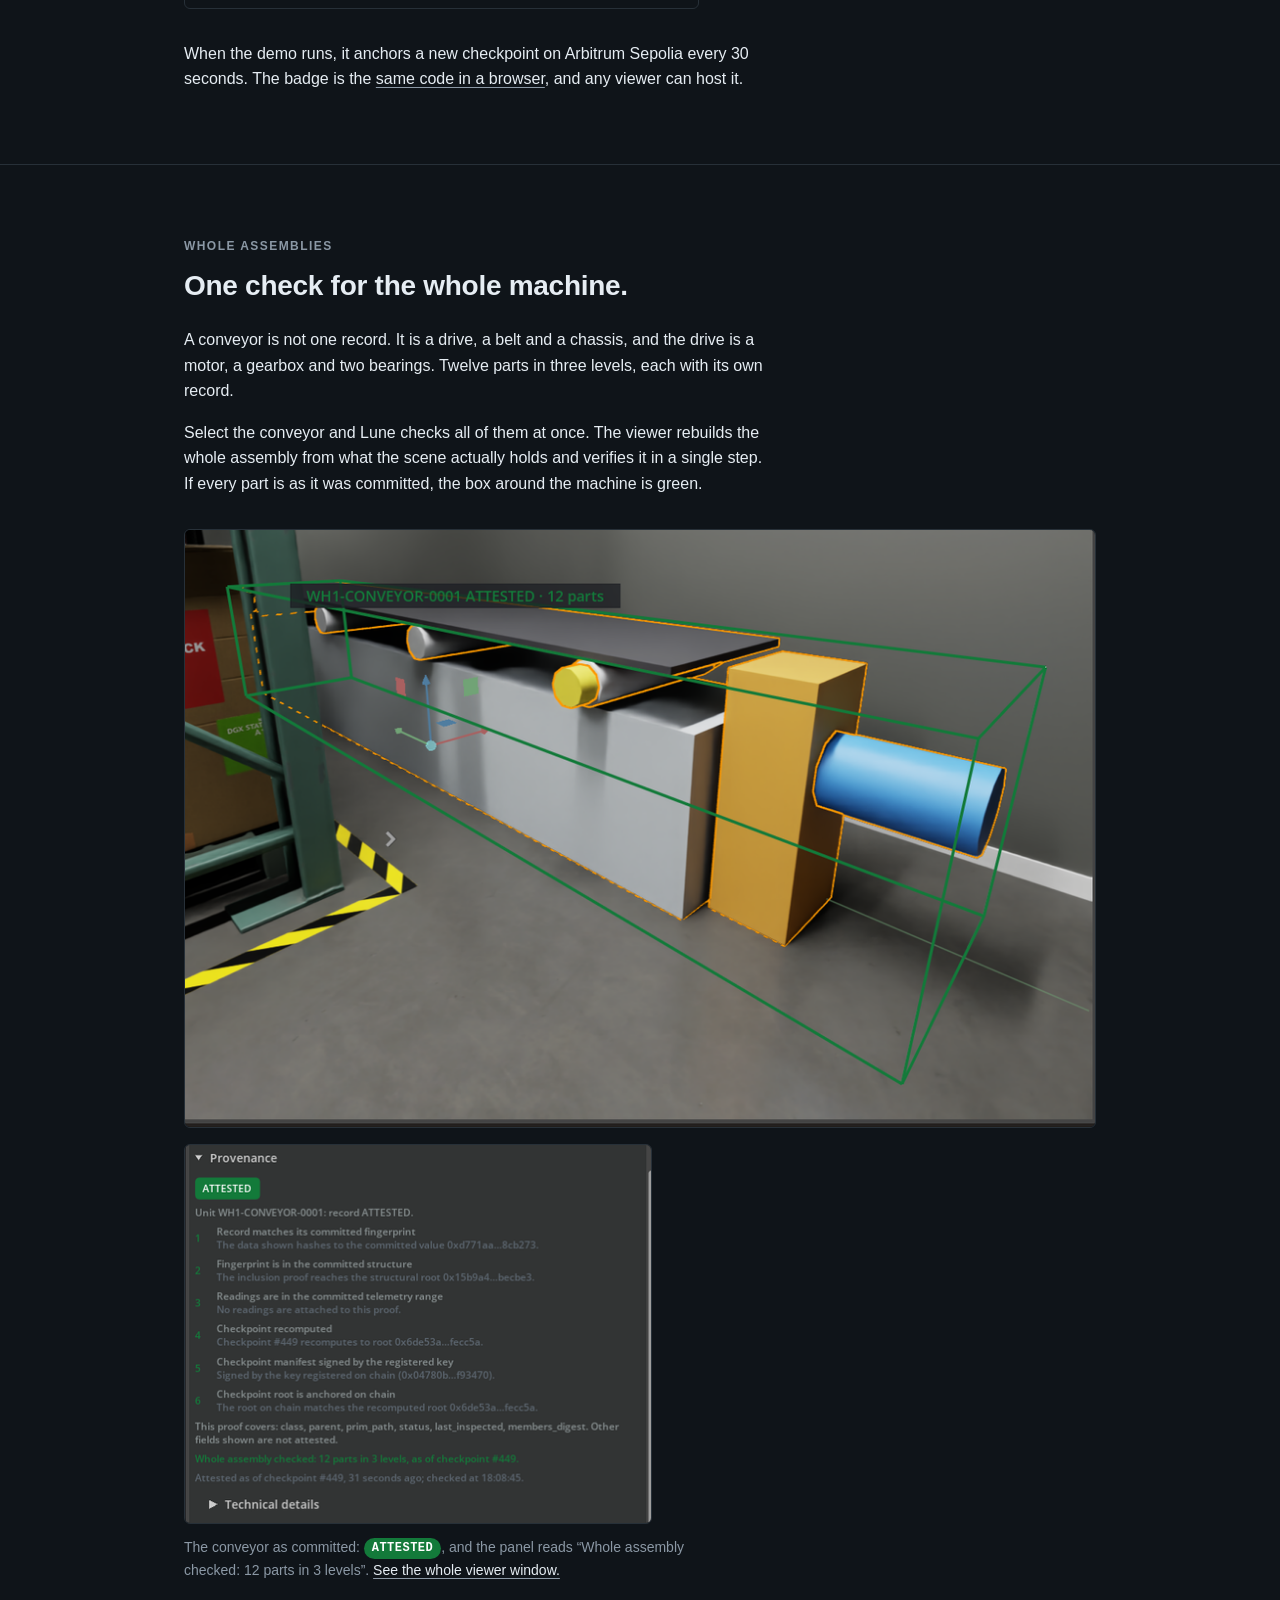
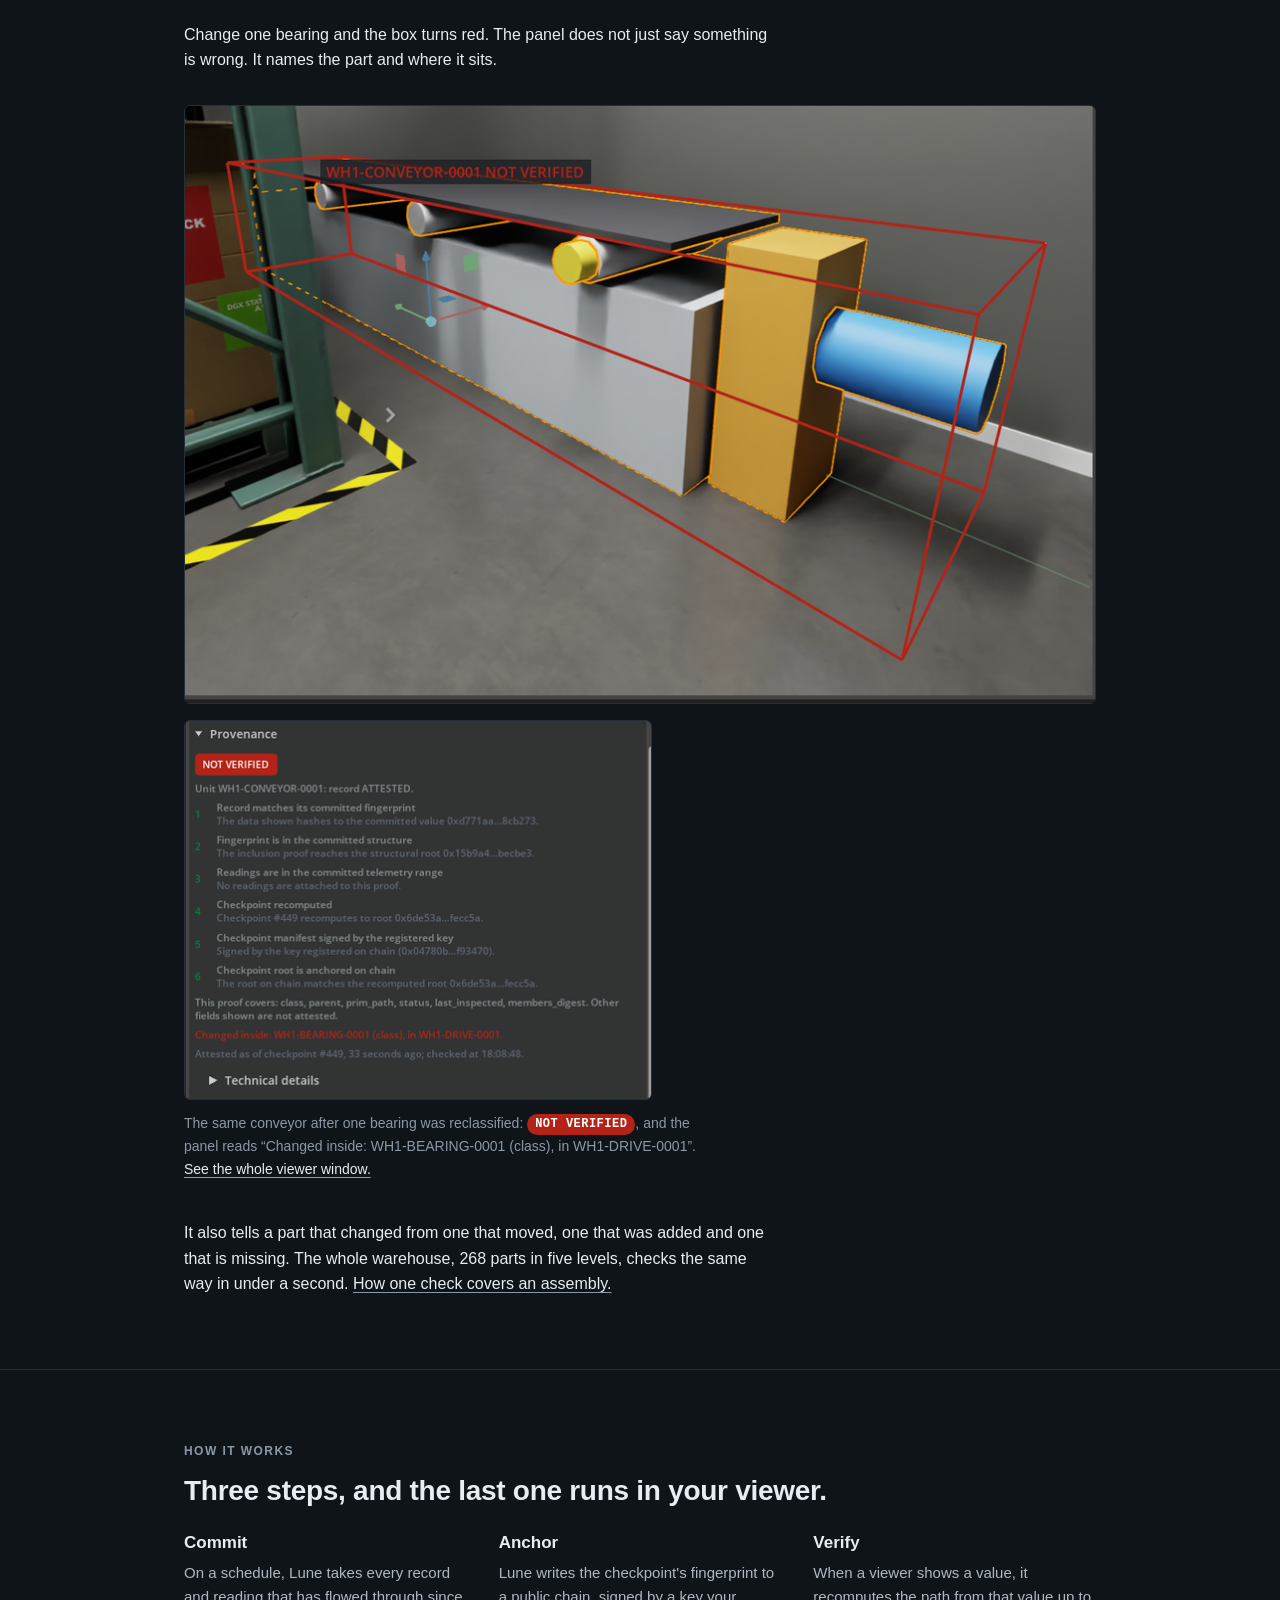
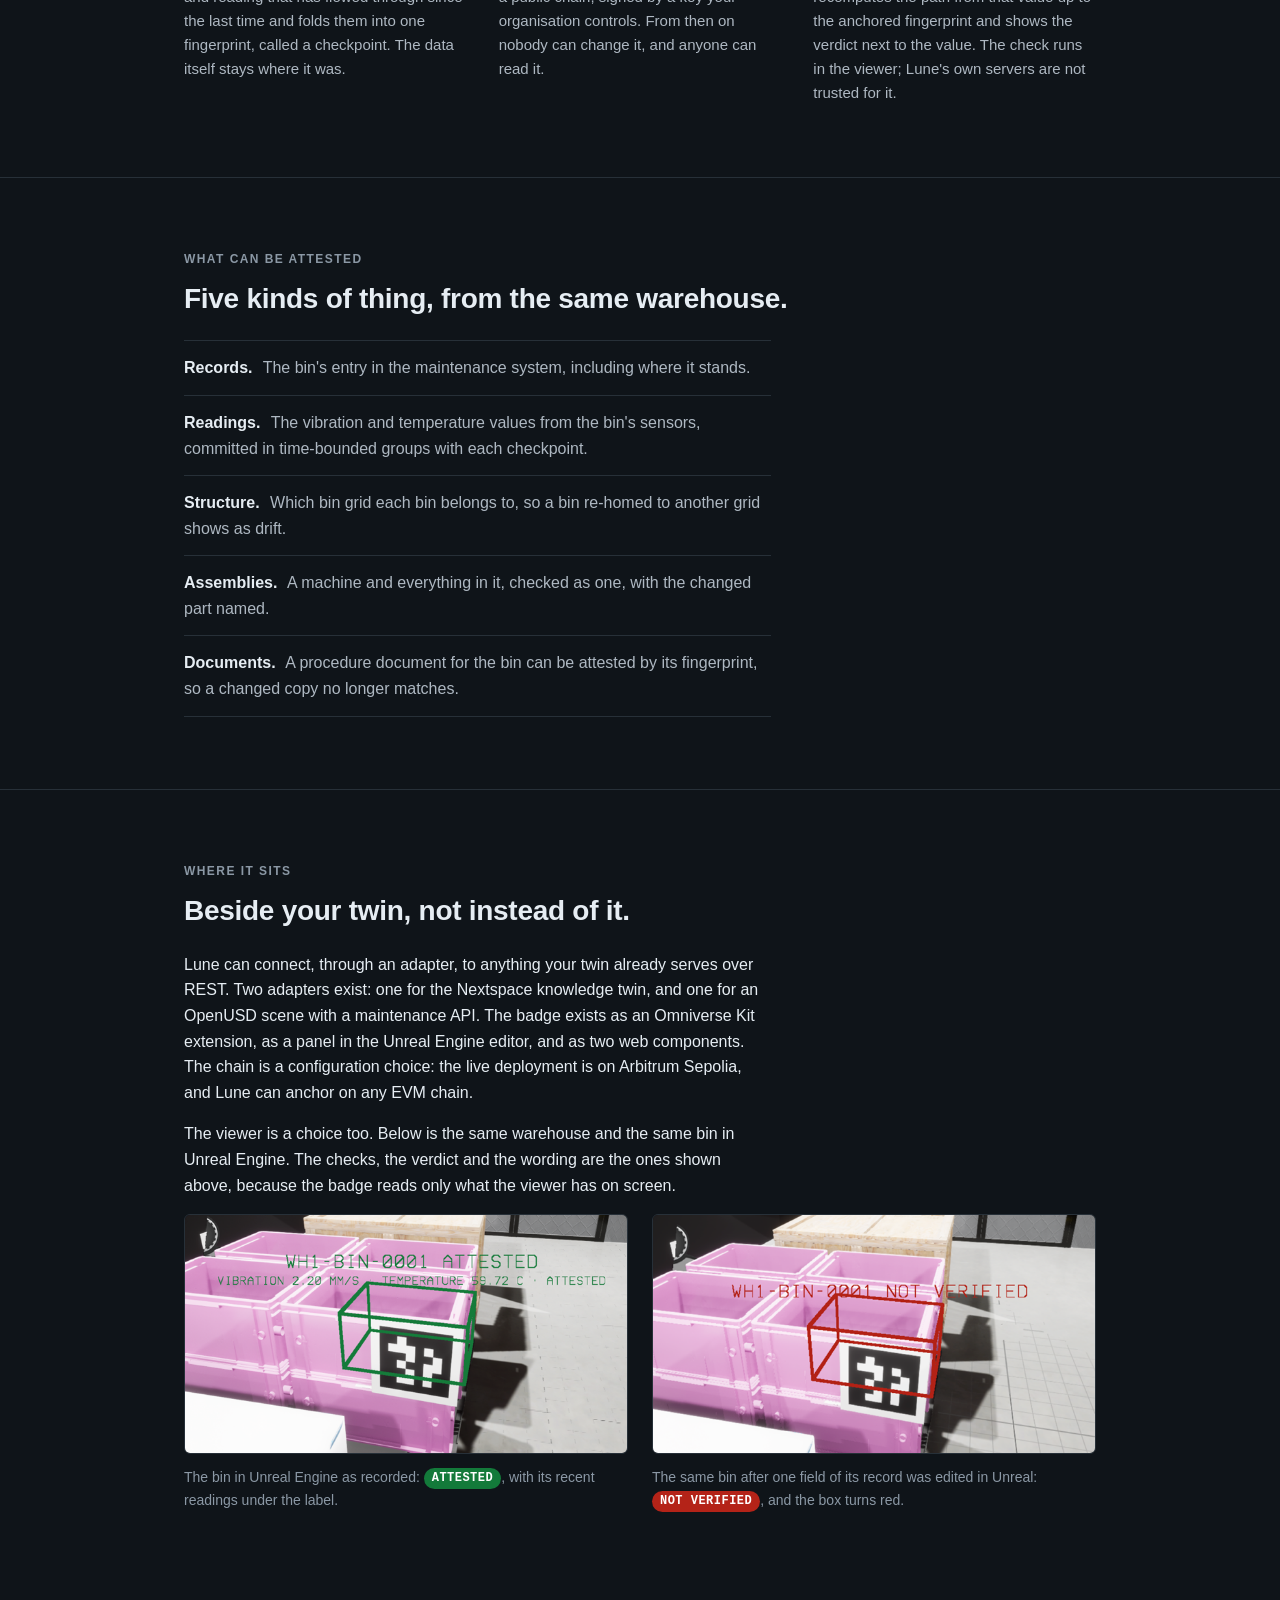
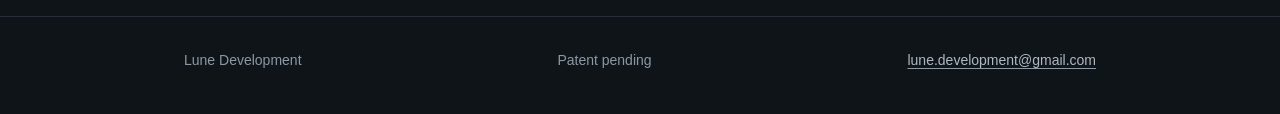
==== commit b7b5bcf7: "Show the badge in Unreal Engine beside Omniverse Kit" ====
--- a/index.html
+++ b/index.html
@@ -143,7 +143,18 @@
   <div class="wrap">
     <span class="label">Where it sits</span>
     <h2>Beside your twin, not instead of it.</h2>
-    <p>Lune can connect, through an adapter, to anything your twin already serves over REST. Two adapters exist: one for the Nextspace knowledge twin, and one for an OpenUSD scene with a maintenance API. The badge exists as an Omniverse Kit extension and as two web components. The chain is a configuration choice: the live deployment is on Arbitrum Sepolia, and Lune can anchor on any EVM chain.</p>
+    <p>Lune can connect, through an adapter, to anything your twin already serves over REST. Two adapters exist: one for the Nextspace knowledge twin, and one for an OpenUSD scene with a maintenance API. The badge exists as an Omniverse Kit extension, as a panel in the Unreal Engine editor, and as two web components. The chain is a configuration choice: the live deployment is on Arbitrum Sepolia, and Lune can anchor on any EVM chain.</p>
+    <p>The viewer is a choice too. Below is the same warehouse and the same bin in Unreal Engine. The checks, the verdict and the wording are the ones shown above, because the badge reads only what the viewer has on screen.</p>
+    <div class="panels">
+      <figure>
+        <img class="shot" src="img/unreal-attested.png" width="646" height="348" alt="The same bin in the Unreal Engine editor: WH1-BIN-0001 ATTESTED in green over its readings line, and a green box around the bin">
+        <figcaption>The bin in Unreal Engine as recorded: <span class="pill good">ATTESTED</span>, with its recent readings under the label.</figcaption>
+      </figure>
+      <figure>
+        <img class="shot" src="img/unreal-not-verified.png" width="646" height="348" alt="The same bin in the Unreal Engine editor after one field of its record was edited: WH1-BIN-0001 NOT VERIFIED in red, no readings line, and a red box around the bin">
+        <figcaption>The same bin after one field of its record was edited in Unreal: <span class="pill bad">NOT VERIFIED</span>, and the box turns red.</figcaption>
+      </figure>
+    </div>
   </div>
 </section>
 
